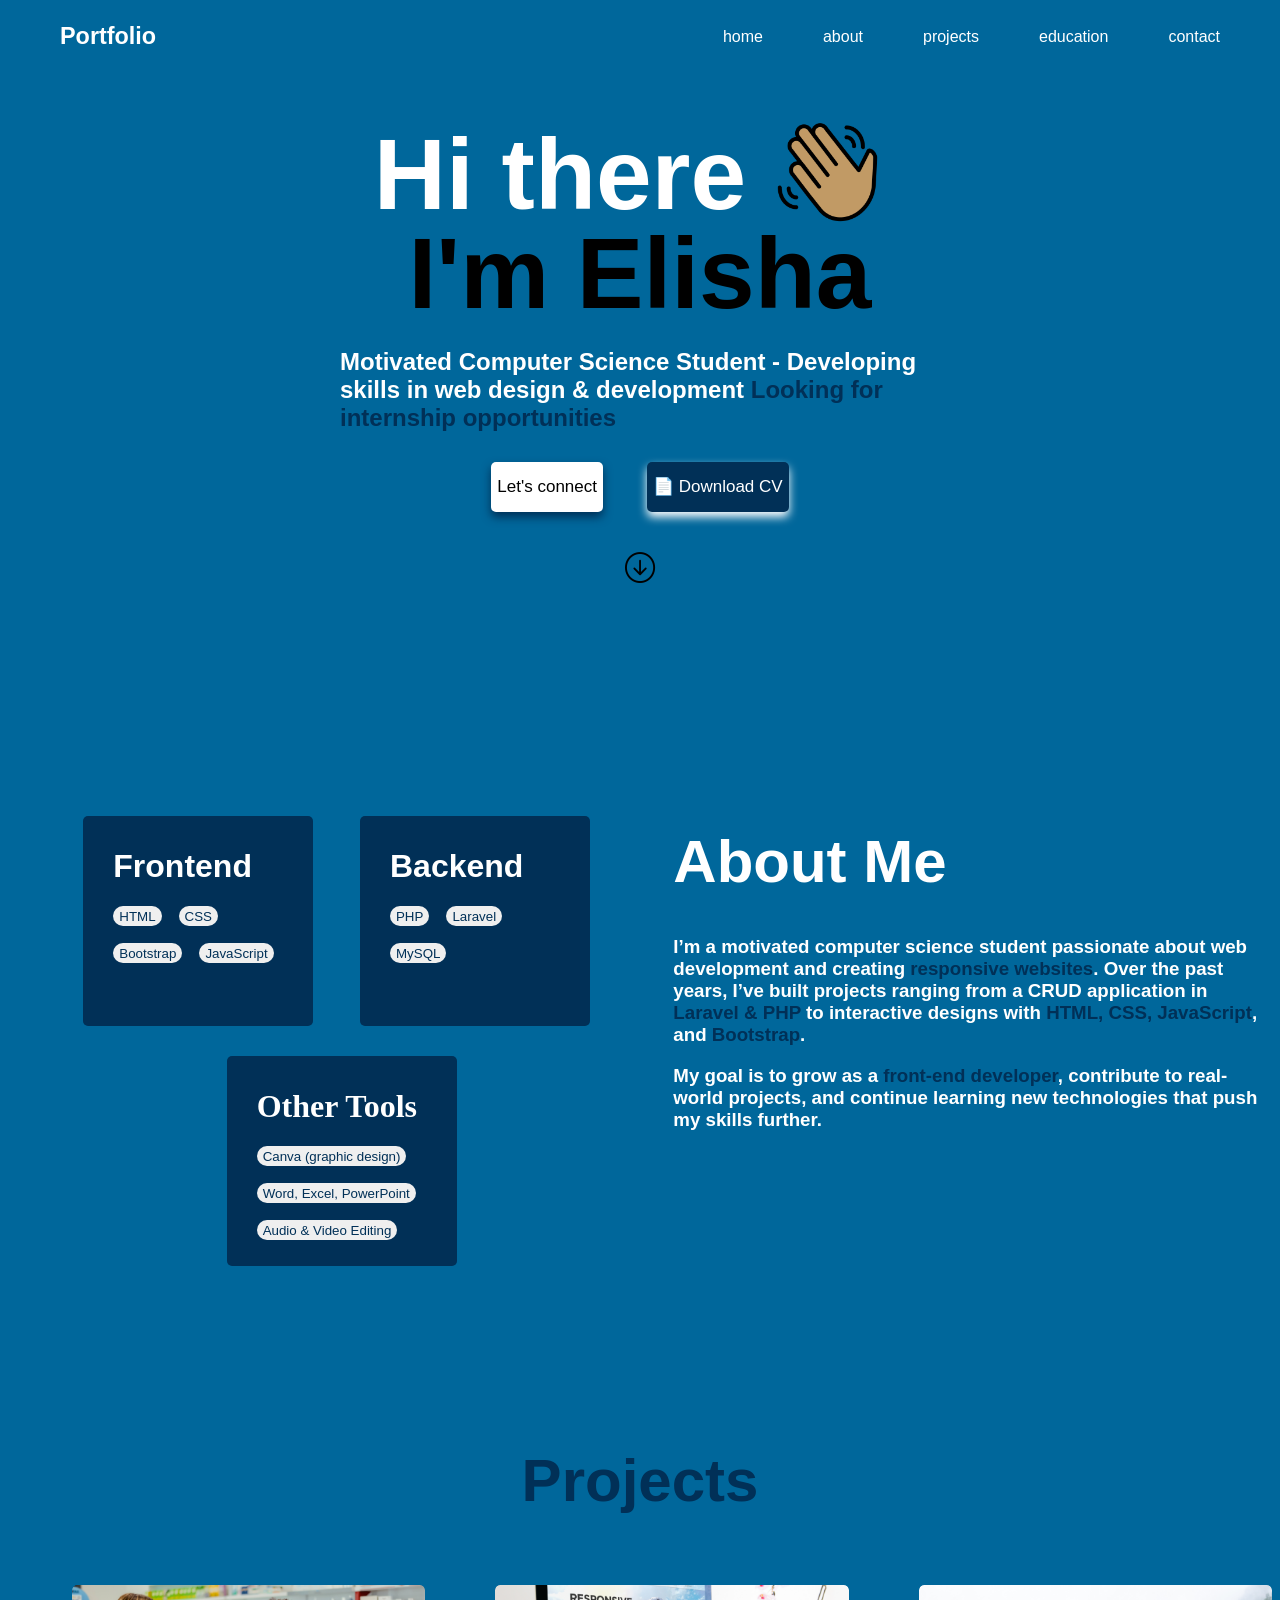
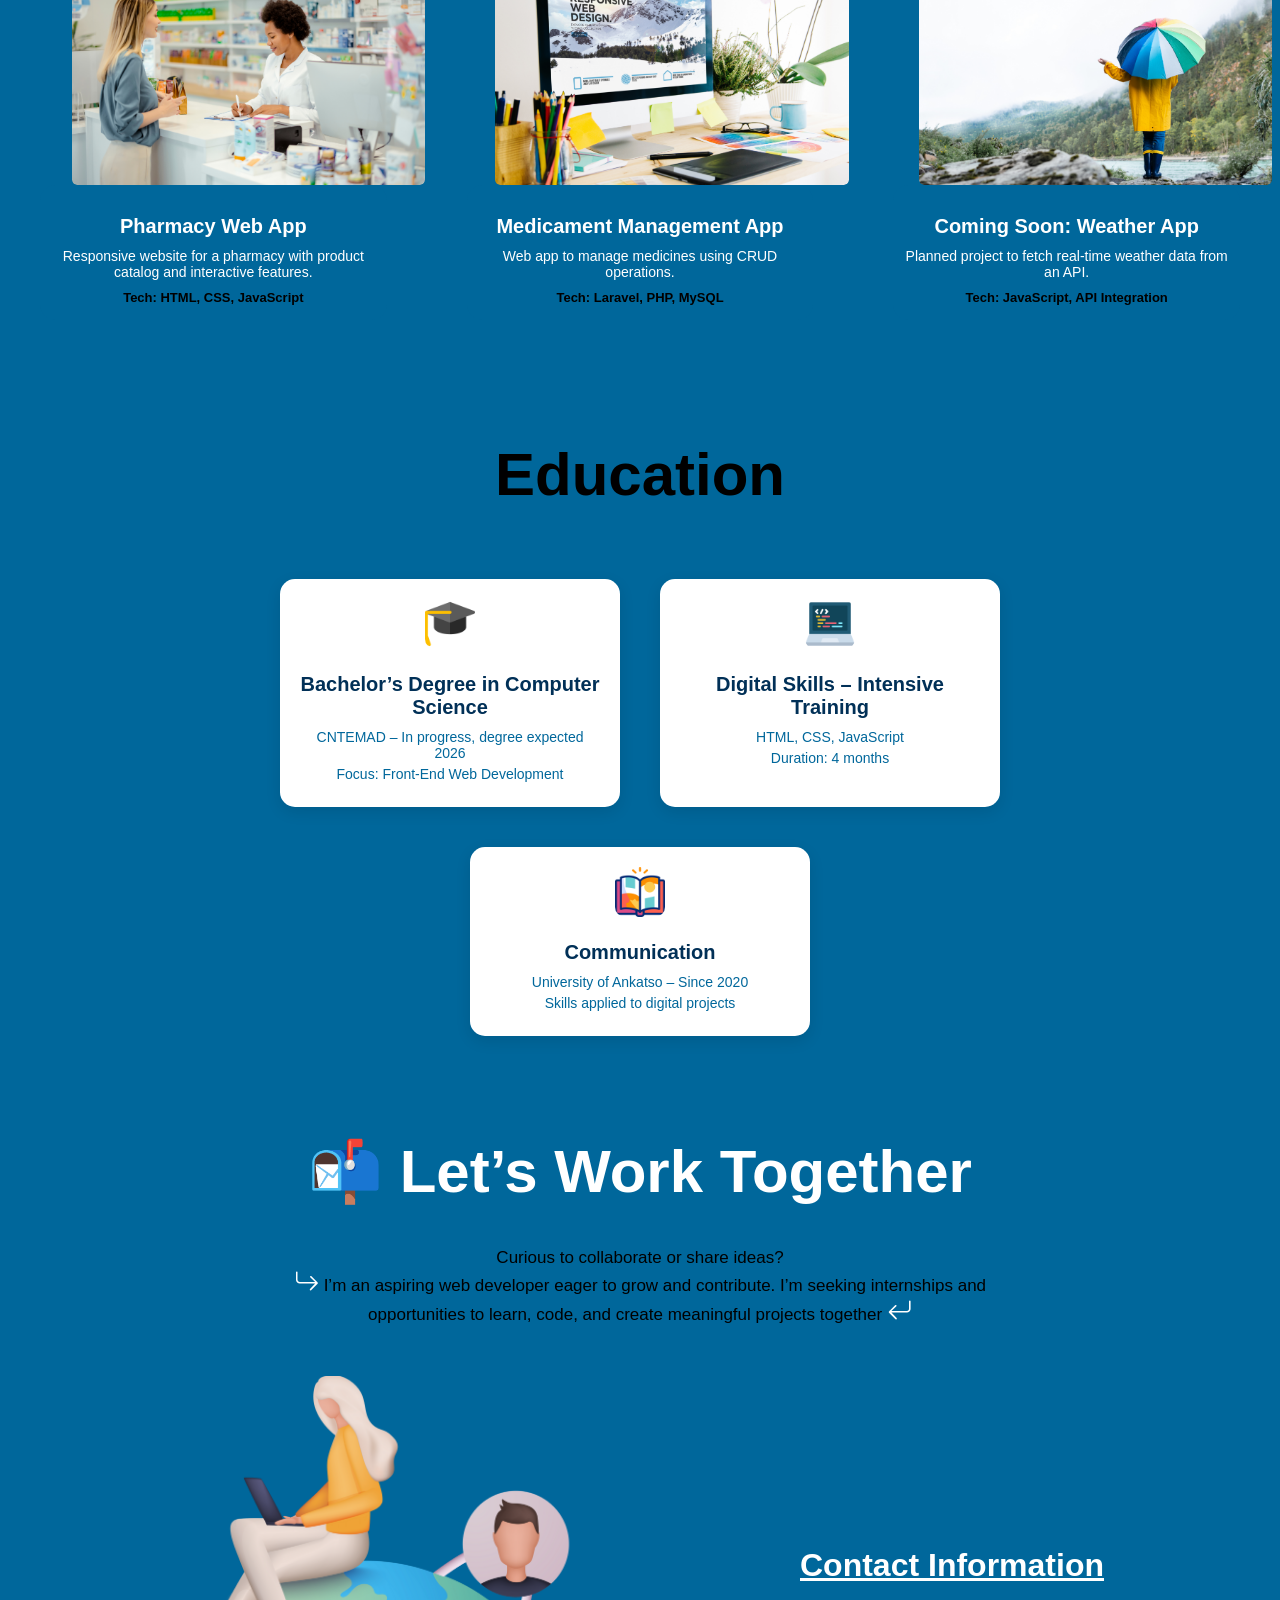
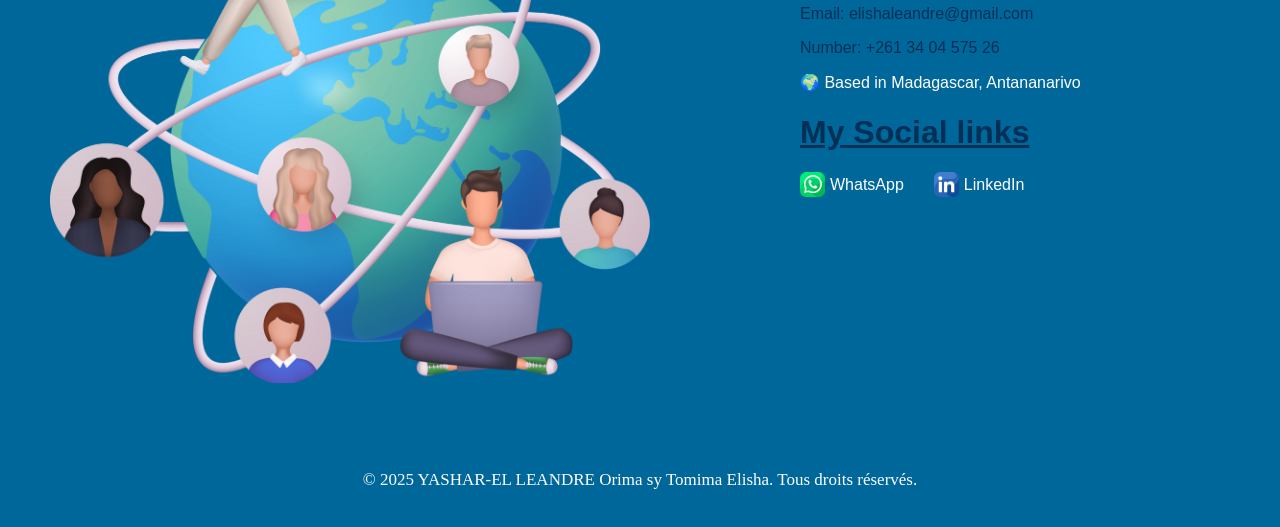
==== index.html @ a49e3c46 "working" ====
<!DOCTYPE html>
<html lang="en">

<head>
    <meta charset="UTF-8">
    <meta name="viewport" content="width=device-width, initial-scale=1.0">
    <link rel="stylesheet" href="style.css">
    <link href="https://db.onlinewebfonts.com/c/cd1ff12a61d0f65ad3079a7c7461b61f?family=Oilvare+Base" rel="stylesheet">
    <link href="https://db.onlinewebfonts.com/c/8cdb6b9f81fd5d65941e179961c84065?family=Poppins" rel="stylesheet">
    <link rel="stylesheet" href="bootstrap-icons/bootstrap-icons.css">
    <title>another test html</title>
</head>

<body>
    <div class="whole">
        <div class="navbar">
            <div class="head">
                <a href="#home" class="jejo">
                    <h3>Portfolio</h3>
                </a>
            </div>
            <div class="menu">
                <a href="#home" class="menulink"> home </a>
                <a href="#about" class="menulink"> about </a>
                <a href="#projects" class="menulink"> projects </a>
                <a href="#education" class="menulink"> education </a>
                <a href="#contact" class="menulink"> contact </a>
            </div>
        </div>
        <div class="home" id="home">
            <div class="row1">
                <h1 class="me">Hi there</h1>
                <img src="waving-hand-emoji-clipart-xl.png" alt="" class="hand">
            </div>
            <h1 class="I"> I'm Elisha</h1>
            <h2 class="tagline"> Motivated Computer Science Student - Developing skills in web design & development
                <span> Looking for internship opportunities </span>
            </h2>
            <div class="bokotra">
                <button class="we we2"><a href="#contact">Let's connect</a></button>
                <button class="we we1" onclick="downloadCV()"> 📄 Download CV</button>
            </div>
            <div class="scrolldown">
                <a href="#about">
                    <i class="bi bi-arrow-down-circle"></i>
                </a>
            </div>
        </div>
        <div class="about scrollappear" id="about">
            <div class="firstshow">
                <div class="highlight">
                    <div class="front">
                        <h1 class="mitovy">Frontend</h1>
                        <div class="btn">
                            <button>HTML</button>
                            <button>CSS</button>
                            <button>Bootstrap</button>
                            <button>JavaScript</button>
                        </div>
                    </div>
                    <div class="front">
                        <h1 class="mitovy">Backend</h1>
                        <div class="btn">
                            <button>PHP</button>
                            <button>Laravel</button>
                            <button>MySQL</button>
                        </div>
                    </div>
                </div>
                <div class="other">
                    <h1>Other Tools</h1>
                    <div class="btn">
                        <button>Canva (graphic design)</button>
                        <button>Word, Excel, PowerPoint</button>
                        <button>Audio & Video Editing</button>
                    </div>
                </div>
            </div>
            <div class="aboutme">
                <h1 class="Ame">About Me</h1>
                <div class="Wme">
                    <h3>
                        I’m a motivated computer science student passionate about web development and creating
                        <span>responsive websites</span>. Over the past years, I’ve built projects ranging from a CRUD
                        application in <span>Laravel & PHP</span> to interactive designs with <span>HTML, CSS,
                            JavaScript</span>, and <span>Bootstrap</span>.
                    </h3>
                    <h3>
                        My goal is to grow as a <span>front-end developer</span>, contribute to real-world projects, and
                        continue
                        learning new technologies that push my skills further.
                    </h3>
                </div>
            </div>
        </div>
        <div class="projects" id="projects">
            <h1 class="sectionproject"> Projects </h1>
            <div class="imgcontainer">
                <div><img src="pharmacie.png" alt="" width="380px"></div>
                <div><img src="laravel.png" alt="" width="380px"></div>
                <div><img src="weather app.png" alt="" width="380px"></div>
            </div>
            <div class="projectcontainer">
                <div class="projectcard">
                    <h3>Pharmacy Web App</h3>
                    <p>Responsive website for a pharmacy with product catalog and interactive features.</p>
                    <p class="stack">Tech: HTML, CSS, JavaScript</p>
                </div>
                <div class="projectcard">
                    <h3>Medicament Management App</h3>
                    <p>Web app to manage medicines using CRUD operations.</p>
                    <p class="stack">Tech: Laravel, PHP, MySQL</p>
                </div>
                <div class="projectcard">
                    <h3>Coming Soon: Weather App</h3>
                    <p>Planned project to fetch real-time weather data from an API.</p>
                    <p class="stack">Tech: JavaScript, API Integration</p>
                </div>
            </div>
        </div>
        <div class="education" id="education">
            <h1 class="sectioneducation">Education</h1>
            <div class="educationcontainer">
                <div class="educationcard">
                    <img src="graduation-hat.png" alt="" width="50px">
                    <h3> Bachelor’s Degree in Computer Science</h3>
                    <p>CNTEMAD – In progress, degree expected 2026</p>
                    <p>Focus: Front-End Web Development</p>
                </div>
                <div class="educationcard">
                    <img src="programming.png" alt="" width="50px">
                    <h3>Digital Skills – Intensive Training</h3>
                    <p>HTML, CSS, JavaScript</p>
                    <p>Duration: 4 months</p>
                </div>
                <div class="educationcard">
                    <img src="comic.png" alt="" width="50px">
                    <h3> Communication</h3>
                    <p>University of Ankatso – Since 2020</p>
                    <p>Skills applied to digital projects</p>
                </div>
            </div>
        </div>
        <div class="contact" id="contact">
            <h1 class="sectioncontact">📬 Let’s Work Together</h1>
            <p class="contactintro">
                Curious to collaborate or share ideas?<br> <i class="bi bi-arrow-return-right"></i> I’m an aspiring web
                developer eager to grow and contribute. I’m seeking internships and opportunities to learn, code, and
                create meaningful projects together <i class="bi bi-arrow-return-left"></i>
            </p>
            <div class="contactinfo">
                <img src="linkeding.png" alt="" width="500px">
                <div class="infocourt">
                    <div class="contactinformation">
                        <h1>Contact Information</h1>
                        <p><a href="mailto:elishaleandre@gmail.com">Email: elishaleandre@gmail.com</a></p>
                        <p class="ano">Number: +261 34 04 575 26</p>
                        <p>🌍 Based in Madagascar, Antananarivo</p>
                    </div>
                    <div class="sociallinks">
                        <h1>My Social links</h1>
                        <div class="links">
                            <div class="whatsapp">
                                <img src="whatsapp.png" alt="WhatsApp">
                                <a href="https://wa.me/261340457526" target="_blank"> WhatsApp </a>
                            </div>
                            <div class="linkedin">
                                <img src="linkedin.png" alt="LinkedIn">
                                <a href="https://www.linkedin.com/in/elisha-yashar-el/?locale=en_US"
                                    target="_blank">LinkedIn </a>
                            </div>
                        </div>
                    </div>
                </div>
            </div>
        </div>
        <footer class="footer">
            <p>&copy; 2025 YASHAR-EL LEANDRE Orima sy Tomima Elisha. Tous droits réservés.</p>
        </footer>
        <script>
            window.addEventListener("scroll", () => {
                console.log(window.scrollY);
                const navbar = document.querySelector(".navbar");
                if (window.scrollY > 50) {
                    console.log("Scrolled - add class");
                    navbar.classList.add("scrolled");
                } else {
                    console.log("Back to top - remove class");
                    navbar.classList.remove("scrolled");
                }
            });
            function downloadCV() {
                const link = document.createElement('a');
                link.href = 'CV_info_Elisha.pdf';
                link.download = 'CV_info_Elisha.pdf';
                link.click();
            }
        </script>
</body>

</html>
---- style.css ----
body{
    margin: 0;
    padding: 0;
}
.whole{
width: 100%;
margin: auto;
background-color: #00679b;
}
.navbar{
background-color: #00679b;
color: white;
display: flex;
align-items: center;
justify-content: space-between;
padding: 0 60px;   /* adds nice space on both sides */
box-sizing: border-box;
position: fixed;   /* makes it stay on top */
  top: 0;            /* stick to the top */
  left: 0;
  width: 100%;       
  z-index: 1000;
  transition: background-color 0.3s;
}
.navbar.scrolled{
    background-color: #005F8A;
    box-shadow: 0 2px 10px rgba(0,0,0,0.2);
}
.menu{
    display: flex;
    gap: 30px;
}
.jejo{
    text-decoration: none;
    color: white;
    font-size: 20px;
    font-weight:bolder;
    font-family: 'Oilvare Base', sans-serif;
}
.menulink{
    text-decoration: none;
    color: white;
    font-size: 16px;
    margin-left: 30px;
    font-family: 'poppins', sans-serif;
}
.menulink:hover{
    color:#013057;
}
.home{
    color: white;
    align-items: center;
    display: flex;
    flex-direction: column;
}
.row1{
display: flex;
align-items: center;
margin-bottom: -150px;
margin-top: 50px;
}
.me{
    font-size: 100px;
    font-family: "oilvare Base", sans-serif;
}
.hand{
    width: 140px;
    height: auto;
    margin-left: 20px;
}
.I{
    font-size: 100px;
    font-family: 'Oilvare Base', sans-serif;
    color: #000000;
    /* color: #00c2cb; */
}
.tagline{
    font-family: 'poppins', sans-serif;
    width: 600px; 
    margin-top: -50px;
}
span{
    color: #013057;
}
.bokotra a{
    color: #000000;
    text-decoration: none;
    font-family: 'poppins', sans-serif;
}
.we{
    border-radius: 5px;
    border: none;
    height: 50px;
    margin: 20px;
    margin-top: 10px;
    font-size: 17px;
}
.we1{
    background-color: #013057;
    color: white;
    box-shadow: 0 5px 10px white;
    font-family: 'poppins', sans-serif;
}
.we2{
    background-color: white;
    color: #013057;
    box-shadow: 0 5px 10px #013057;
}
.scrolldown{
    margin-top:20px ;
    animation: bounce 2s infinite;
}
@keyframes bounce{
    0%,20%,50%,80%,100%{
        transform: translateY(0);
    }
    40%{
        transform: translateY(10px);
    }
    60%{
        transform: translateY(5px);
    }
}
.scrolldown i {
  font-size: 30px;
  color: #000000;
  text-decoration: none;
}
.about{
    display: flex;
    width: 100%;
    color: white;
    justify-content: space-evenly;
    box-sizing: border-box;
    margin-top: 200px;
    
}
.firstshow{
    width: 600px;
    margin: 30px;
}
.highlight{
    width: 600px;
    display: flex;
    justify-content: space-evenly;
}
.front{
    width: 170px;
    height: 170px;
    background-color: #013057;
    padding: 30px;
    padding-top: 10px;
    justify-content: center;
    border-radius: 5px;
}
.mitovy{
    font-family: 'poppins', sans-serif;
}
.btn{
    display: flex;
    flex-wrap: wrap;
    gap: 17px;
    margin-top: 10px;
}
button{
    border-radius: 50px;
    border: 3px;
    height: 20px;
    color: #013057;
}
.other{
    width: 170px;
    height: 170px;
    background-color: #013057;
    padding: 30px;
    padding-top:10px ;
    margin-top: 30px;
    margin-left: 190px ;
    border-radius: 5px;
    justify-content: center;
}
.aboutme{
    width: 600px;
    height: 250px;
}
.Ame{
    font-family: 'oilvare base', sans-serif;
    font-size: 60px;
}
.Wme{
    font-family: 'poppins', sans-serif;
}
.projects{
    margin-top: 150px;
    background-color: #00679b;
    text-align: center;
}
.sectionproject{
    font-family: 'oilvare base', sans-serif;
    font-size: 60px;
    color: #013057;
    margin-bottom: 70px;
}
.imgcontainer{
    display: flex;
    justify-content: space-between;
    margin: 0 auto;
    gap: 70px;
    width: 1200px; 
    margin-left: 72px;
}
.imgcontainer div {
    width: 380px;
    height: 200px;
    overflow: hidden;       
    border-radius: 5px;     
}
.imgcontainer img{
    border-radius: 5px;
    width: 100%;
    height: 200px;
    object-fit: cover;
    transition: transform 0.5s ease;
}
.imgcontainer img:hover{
      transform: scale(1.2); 
}
.projectcontainer{
    display: flex;
    justify-content: space-evenly;
    margin: 0 auto;
    gap: 80px;
    width: 1200px;
}
.projectcard{
    background-color: #00679b;
    color: white;
    border-radius: 15px;
    width: 350px;
    text-align: center;
    padding: 10px;
    transition: transform 0.3s ease, box-shadow 0.3s ease;
}
.projectcard h3 {
    font-family: 'Oilvare Base', sans-serif;
    font-size: 20px;
    margin-bottom: 10px;
}
.projectcard p {
    font-family: 'Poppins', sans-serif;
    font-size: 14px;
    margin: 5px 0;
}
.projectcard .stack {
    font-size: 13px;
    font-weight: bold;
    color: #000000;
    margin-top: 10px;
}
.education{
    margin-top: 120px;
    background-color: #00679b;
    text-align: center;
}
.sectioneducation{
    font-family: 'oilvare base', sans-serif;
    font-size: 60px;
    color: #000000;
    margin-bottom: 70px;
}
.educationcontainer {
    display: flex;
    justify-content: center;
    gap: 40px;
    flex-wrap: wrap; 
    margin: 0 auto;
    max-width: 1000px;
}
.educationcard {
    background-color: white;
    border-radius: 15px;
    padding: 20px;
    width: 300px;
    text-align: center;
    box-shadow: 0 5px 15px rgba(0,0,0,0.1);
    transition: transform 0.3s ease, box-shadow 0.3s ease;
}
.educationcard:hover {
    transform: translateY(-10px);
    box-shadow: 0 10px 20px rgba(0,0,0,0.25);
}
.educationcard img {
    width: 50px;
    height: 50px;
    object-fit: cover;
    border-radius: 10px;
}
.educationcard h3 {
    font-family: 'Oilvare Base', sans-serif;
    font-size: 20px;
    margin-bottom: 10px;
    color: #013057;
}
.educationcard p {
    font-family: 'Poppins', sans-serif;
    font-size: 14px;
    margin: 5px 0;
    color: #00679b;
}
.contact{
    margin-top: 100px;
    text-align: center;
    color: white;
}
.sectioncontact{
    font-family: 'oilvare base', sans-serif;
    font-size: 60px;
    color: white;
}
.contactintro{
    font-family: 'Poppins', sans-serif;
    font-size: 17px;
    margin-bottom: 40px;
    max-width: 770px;
    margin-left: auto;
    margin-right: auto;
    color: #000000;
}
.contactintro i{
    font-size: 25px;
    color: white;
}
.contactinfo{
    display: flex;
    margin: 50px;
    font-family: 'Poppins', sans-serif;
    font-size: 16px;
    margin-bottom: 30px;
}
.contactinfo img{
    width: 600px;
}
.contactinformation h1{
    text-decoration: underline;
}
.infocourt {
    margin-top: 150px;
    width: 600px;
    text-align: left;     
    margin-left: 150px;   
}
.contactinfo a {
  color: #013057;
  text-decoration: none;
}
.ano {
  color: #013057;
  text-decoration: none;
}
.contactinfo a:hover {
  text-decoration: underline;
}
.sociallinks img {
    width: 25px ;
    height: 25px ;
    object-fit: contain;
    margin-top: 10px;
}
.sociallinks h1{
    color: #013057;
    text-decoration: underline;
}
.links{
    display: flex;
    flex-wrap: wrap;
    text-align: center;
    gap: 30px;
    margin-top: -10px;
}
.links div {
    display: flex;             
    align-items: center;      
    gap:5px;                 
}
.links a{
    margin-top: 10px;
    color: white;
}
.footer {
    background-color: #00679b; 
    color: white;
    text-align: center;
    padding: 20px 0;
    font-size: 17px;
    margin-top: 50px;
}
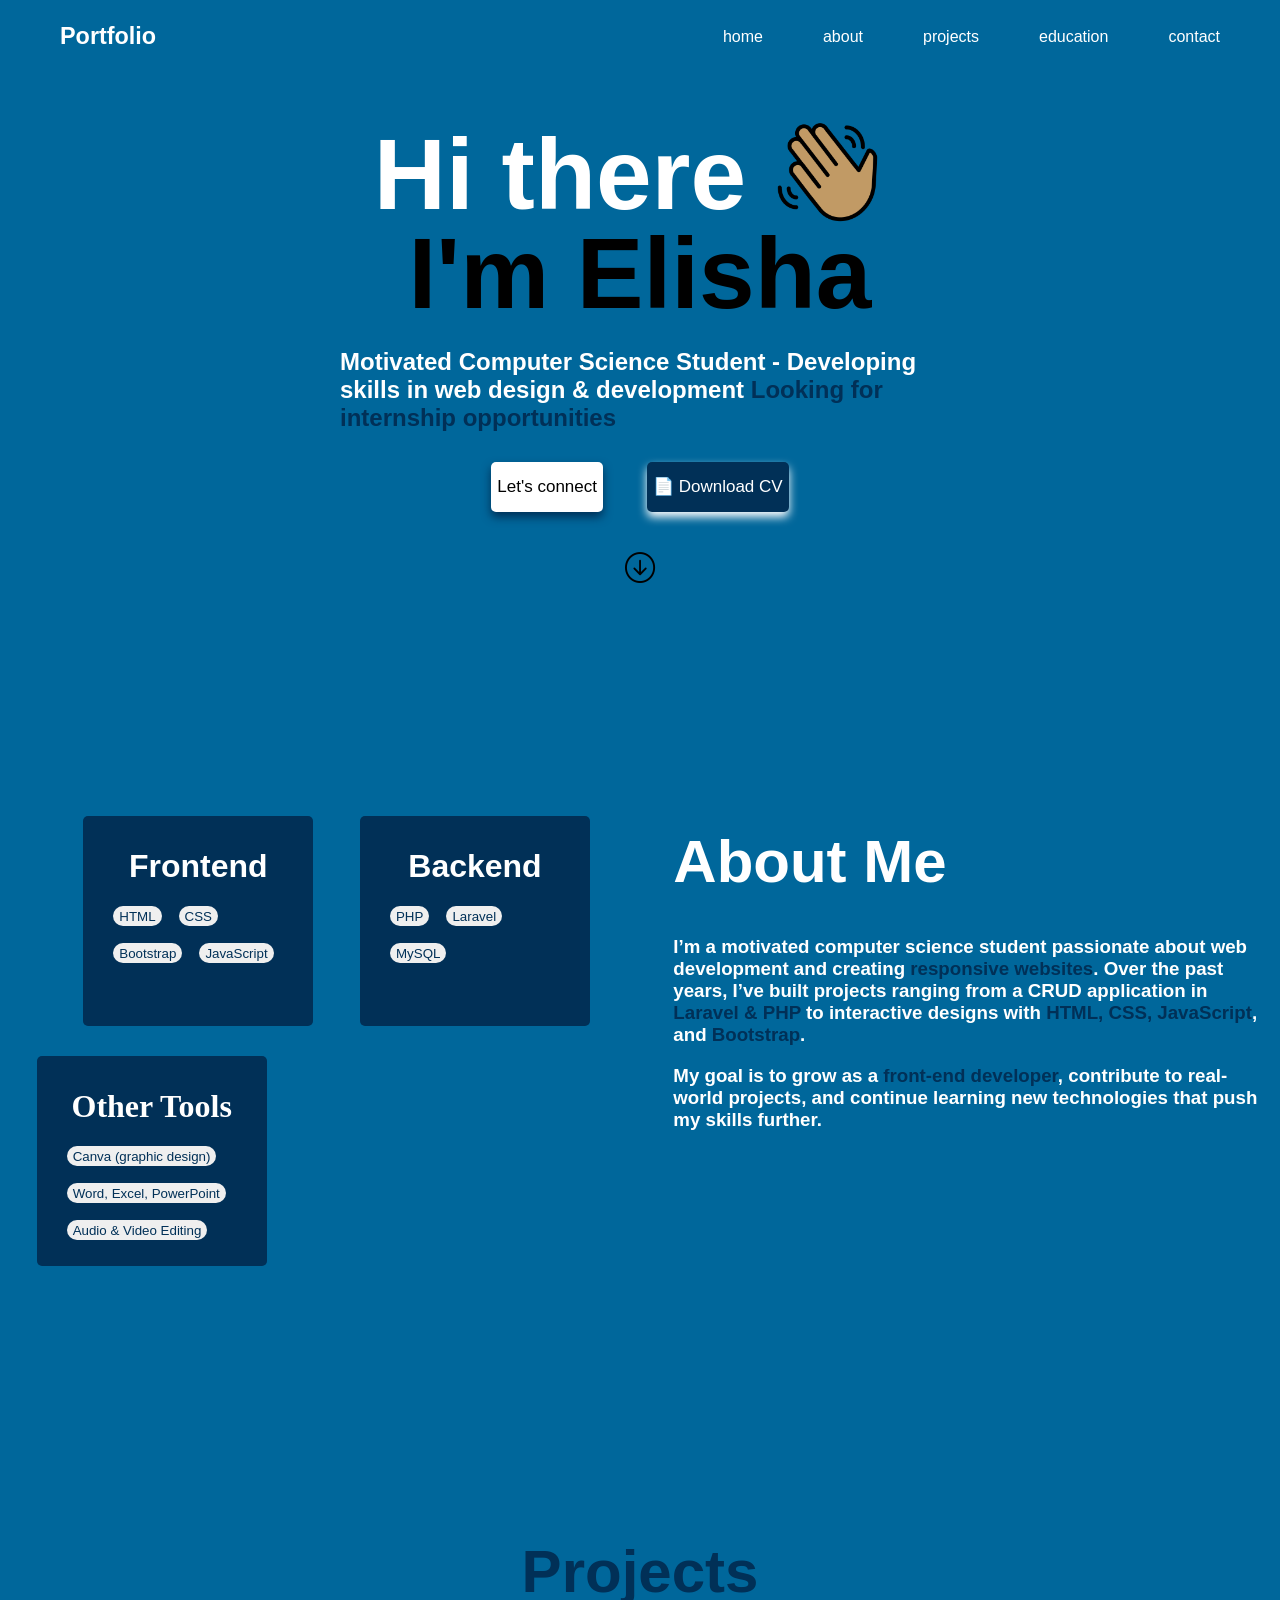
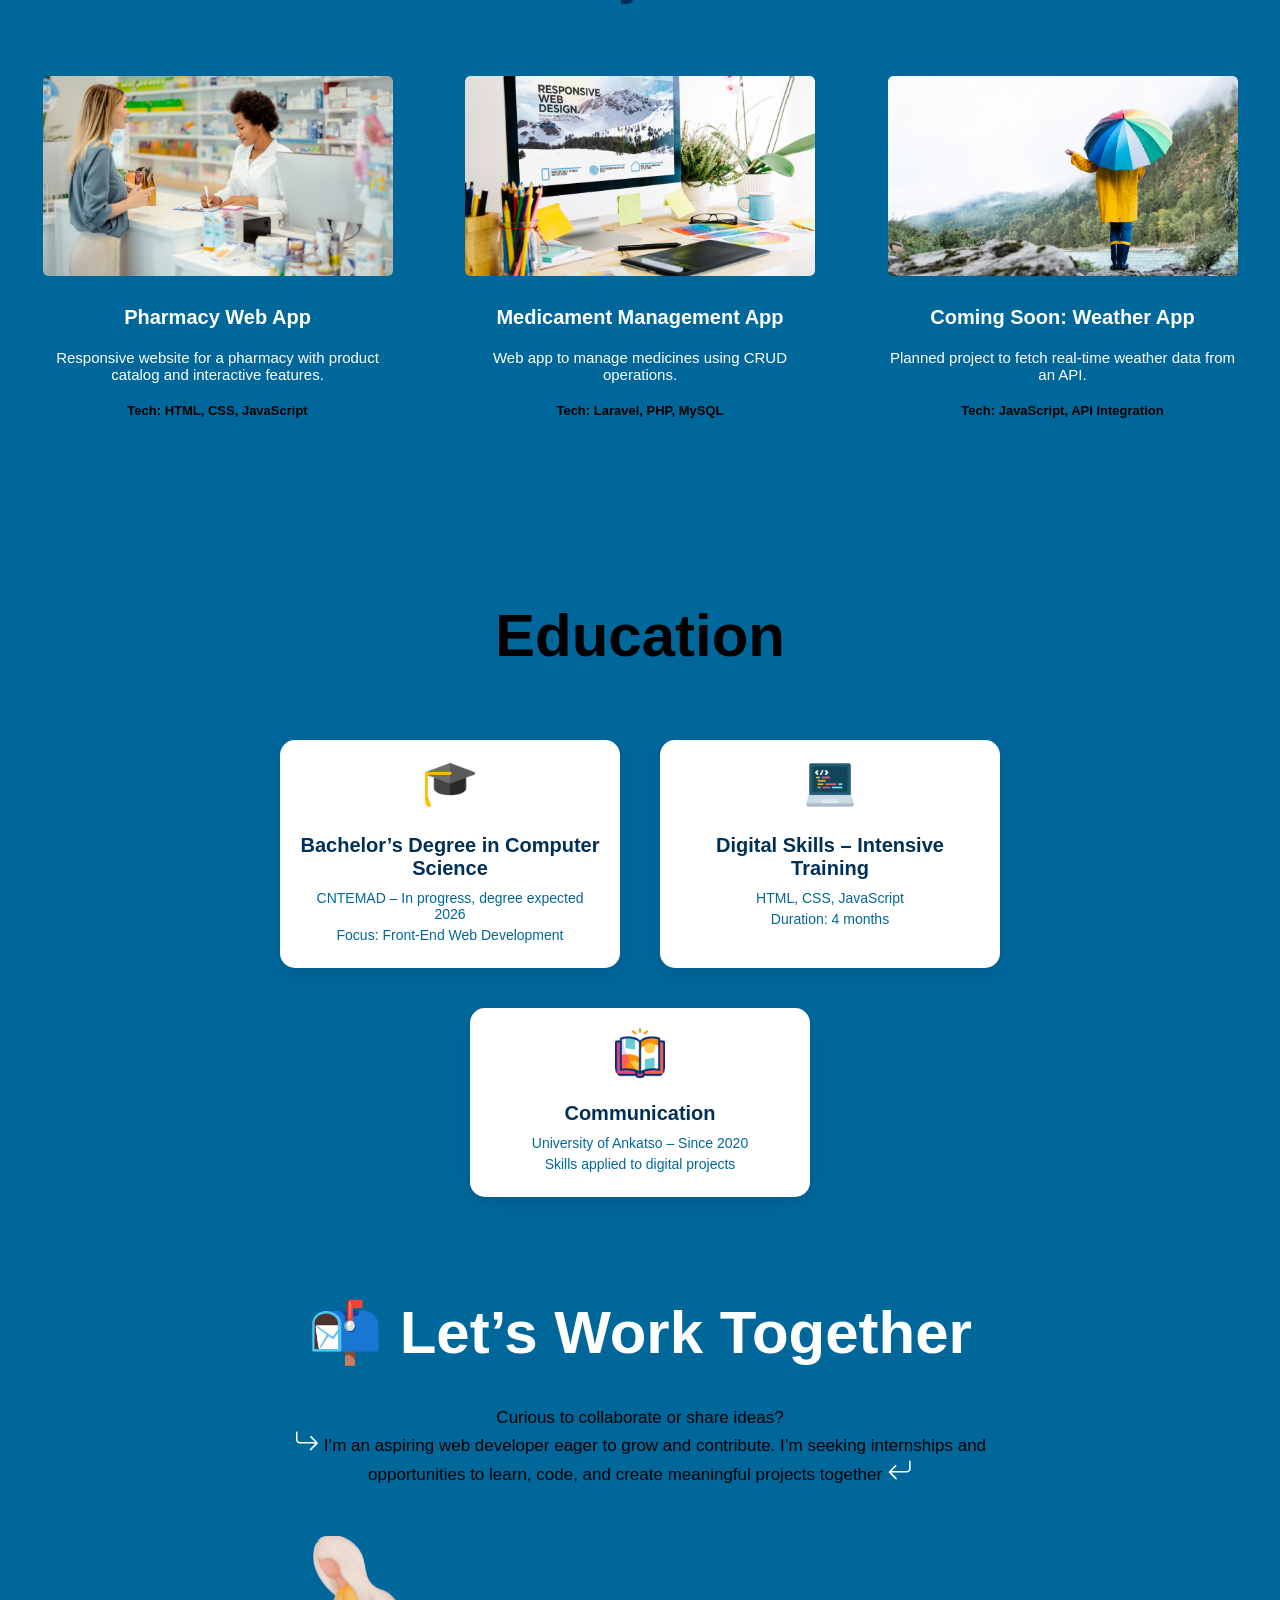
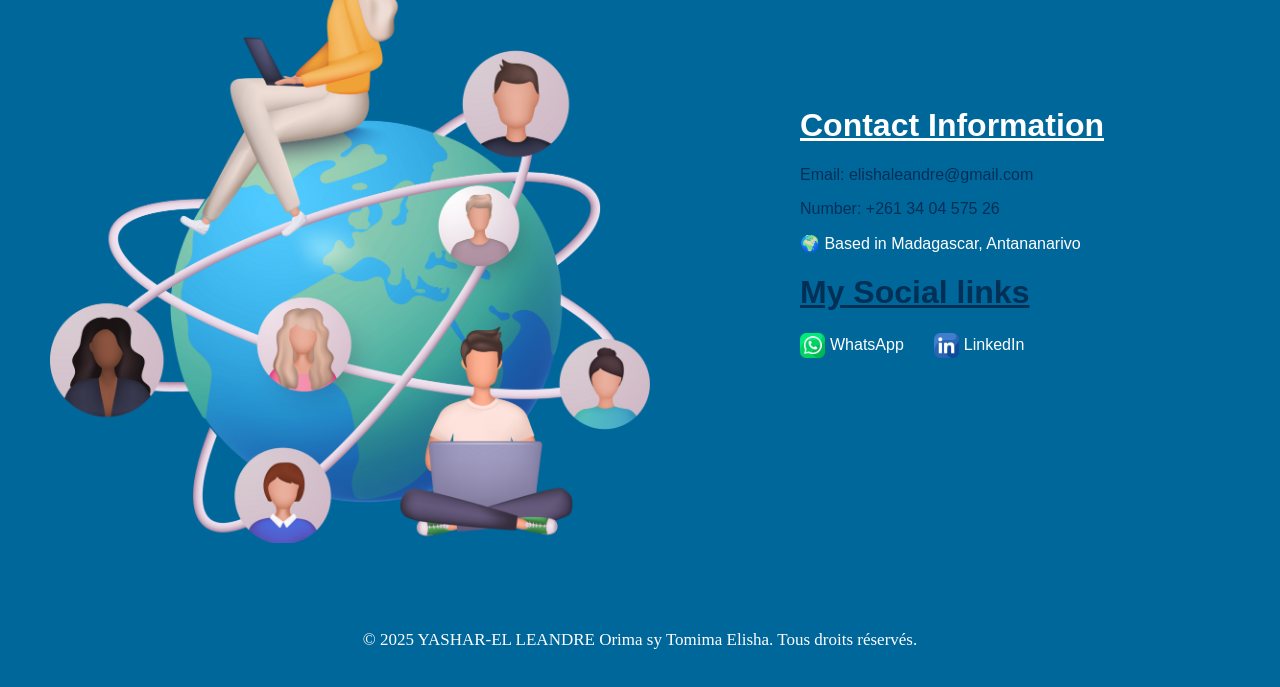
==== commit a3550df4: "Update responsive CSS for tablet and mobile screens" ====
--- a/index.html
+++ b/index.html
@@ -16,16 +16,17 @@
         <div class="navbar">
             <div class="head">
                 <a href="#home" class="jejo">
-                    <h3>Portfolio</h3>
+                    <h3 class="logo">Portfolio</h3>
                 </a>
             </div>
-            <div class="menu">
+            <div class="menu" id="menu">
                 <a href="#home" class="menulink"> home </a>
                 <a href="#about" class="menulink"> about </a>
                 <a href="#projects" class="menulink"> projects </a>
                 <a href="#education" class="menulink"> education </a>
                 <a href="#contact" class="menulink"> contact </a>
             </div>
+            <i class="bi bi-justify menu-toggle" id="menu-toggle"></i>
         </div>
         <div class="home" id="home">
             <div class="row1">
@@ -95,23 +96,23 @@
         </div>
         <div class="projects" id="projects">
             <h1 class="sectionproject"> Projects </h1>
-            <div class="imgcontainer">
-                <div><img src="pharmacie.png" alt="" width="380px"></div>
-                <div><img src="laravel.png" alt="" width="380px"></div>
-                <div><img src="weather app.png" alt="" width="380px"></div>
-            </div>
             <div class="projectcontainer">
                 <div class="projectcard">
+                    <div><img src="pharmacie.png" alt="Pharmacy Web App"></div>
                     <h3>Pharmacy Web App</h3>
                     <p>Responsive website for a pharmacy with product catalog and interactive features.</p>
                     <p class="stack">Tech: HTML, CSS, JavaScript</p>
                 </div>
+
                 <div class="projectcard">
+                    <div><img src="laravel.png" alt="Medicament Management App"></div>
                     <h3>Medicament Management App</h3>
                     <p>Web app to manage medicines using CRUD operations.</p>
                     <p class="stack">Tech: Laravel, PHP, MySQL</p>
                 </div>
+
                 <div class="projectcard">
+                    <div><img src="weather app.png" alt="Weather App"></div>
                     <h3>Coming Soon: Weather App</h3>
                     <p>Planned project to fetch real-time weather data from an API.</p>
                     <p class="stack">Tech: JavaScript, API Integration</p>
@@ -149,7 +150,7 @@
                 create meaningful projects together <i class="bi bi-arrow-return-left"></i>
             </p>
             <div class="contactinfo">
-                <img src="linkeding.png" alt="" width="500px">
+                <img src="linkeding.png" alt="">
                 <div class="infocourt">
                     <div class="contactinformation">
                         <h1>Contact Information</h1>
@@ -195,6 +196,23 @@
                 link.download = 'CV_info_Elisha.pdf';
                 link.click();
             }
+            const menuToggle = document.getElementById('menu-toggle');
+            const menu = document.querySelector('.menu');
+            const navbar = document.querySelector('.navbar');
+            const menuLinks = document.querySelectorAll('.menu a'); // all links inside menu
+
+            menuToggle.addEventListener('click', () => {
+                menu.classList.toggle('active');       // Show/hide menu
+                navbar.classList.toggle('menu-open');  // Change navbar color
+            });
+
+            // Close menu when a link is clicked
+            menuLinks.forEach(link => {
+                link.addEventListener('click', () => {
+                    menu.classList.remove('active');
+                    navbar.classList.remove('menu-open');
+                });
+            });
         </script>
 </body>
 
--- a/style.css
+++ b/style.css
@@ -1,93 +1,115 @@
-body{
+body {
     margin: 0;
     padding: 0;
 }
-.whole{
-width: 100%;
-margin: auto;
-background-color: #00679b;
-}
-.navbar{
-background-color: #00679b;
-color: white;
-display: flex;
-align-items: center;
-justify-content: space-between;
-padding: 0 60px;   /* adds nice space on both sides */
-box-sizing: border-box;
-position: fixed;   /* makes it stay on top */
-  top: 0;            /* stick to the top */
-  left: 0;
-  width: 100%;       
-  z-index: 1000;
-  transition: background-color 0.3s;
-}
-.navbar.scrolled{
+
+.whole {
+    width: 100%;
+    margin: auto;
+    background-color: #00679b;
+}
+
+.navbar {
+    background-color: #00679b;
+    color: white;
+    display: flex;
+    align-items: center;
+    justify-content: space-between;
+    padding: 0 60px;
+    /* adds nice space on both sides */
+    box-sizing: border-box;
+    position: fixed;
+    /* makes it stay on top */
+    top: 0;
+    /* stick to the top */
+    left: 0;
+    width: 100%;
+    z-index: 1000;
+    transition: background-color 0.3s;
+}
+
+.navbar.scrolled {
     background-color: #005F8A;
-    box-shadow: 0 2px 10px rgba(0,0,0,0.2);
-}
-.menu{
+    box-shadow: 0 2px 10px rgba(0, 0, 0, 0.2);
+}
+.menu-toggle {
+    display: none;
+}
+
+.menu {
     display: flex;
     gap: 30px;
 }
-.jejo{
+
+.jejo {
     text-decoration: none;
     color: white;
     font-size: 20px;
-    font-weight:bolder;
+    font-weight: bolder;
     font-family: 'Oilvare Base', sans-serif;
 }
-.menulink{
+
+.menulink {
     text-decoration: none;
     color: white;
     font-size: 16px;
     margin-left: 30px;
     font-family: 'poppins', sans-serif;
 }
-.menulink:hover{
-    color:#013057;
-}
-.home{
+
+.menulink:hover {
+    color: #013057;
+}
+
+.home {
     color: white;
     align-items: center;
     display: flex;
     flex-direction: column;
 }
-.row1{
-display: flex;
-align-items: center;
-margin-bottom: -150px;
-margin-top: 50px;
-}
-.me{
+
+.row1 {
+    display: flex;
+    align-items: center;
+    margin-bottom: -150px;
+    margin-top: 50px;
+}
+
+.me {
     font-size: 100px;
     font-family: "oilvare Base", sans-serif;
 }
-.hand{
+
+.hand {
     width: 140px;
     height: auto;
     margin-left: 20px;
 }
-.I{
+
+.I {
     font-size: 100px;
     font-family: 'Oilvare Base', sans-serif;
     color: #000000;
     /* color: #00c2cb; */
 }
-.tagline{
+
+.tagline {
     font-family: 'poppins', sans-serif;
-    width: 600px; 
+    width: 600px;
     margin-top: -50px;
 }
-span{
-    color: #013057;
-}
-.bokotra a{
+
+span {
+    color: #013057;
+}
+
+.bokotra a {
     color: #000000;
     text-decoration: none;
     font-family: 'poppins', sans-serif;
 }
-.we{
+
+.we {
     border-radius: 5px;
     border: none;
     height: 50px;
@@ -95,56 +117,73 @@
     margin-top: 10px;
     font-size: 17px;
 }
-.we1{
+
+.we1 {
     background-color: #013057;
     color: white;
     box-shadow: 0 5px 10px white;
     font-family: 'poppins', sans-serif;
 }
-.we2{
+
+.we2 {
     background-color: white;
     color: #013057;
     box-shadow: 0 5px 10px #013057;
 }
-.scrolldown{
-    margin-top:20px ;
+
+.scrolldown {
+    margin-top: 20px;
     animation: bounce 2s infinite;
 }
-@keyframes bounce{
-    0%,20%,50%,80%,100%{
+
+@keyframes bounce {
+
+    0%,
+    20%,
+    50%,
+    80%,
+    100% {
         transform: translateY(0);
     }
-    40%{
+
+    40% {
         transform: translateY(10px);
     }
-    60%{
+
+    60% {
         transform: translateY(5px);
     }
 }
+
 .scrolldown i {
-  font-size: 30px;
-  color: #000000;
-  text-decoration: none;
-}
-.about{
+    font-size: 30px;
+    color: #000000;
+    text-decoration: none;
+}
+
+.about {
     display: flex;
     width: 100%;
     color: white;
     justify-content: space-evenly;
     box-sizing: border-box;
     margin-top: 200px;
-    
-}
-.firstshow{
+
+}
+
+.firstshow {
     width: 600px;
     margin: 30px;
-}
-.highlight{
+    text-align: center;
+}
+
+.highlight {
     width: 600px;
     display: flex;
     justify-content: space-evenly;
 }
-.front{
+
+.front {
     width: 170px;
     height: 170px;
     background-color: #013057;
@@ -153,171 +192,193 @@
     justify-content: center;
     border-radius: 5px;
 }
-.mitovy{
+
+.mitovy {
     font-family: 'poppins', sans-serif;
 }
-.btn{
+
+.btn {
     display: flex;
     flex-wrap: wrap;
     gap: 17px;
     margin-top: 10px;
 }
-button{
+
+button {
     border-radius: 50px;
     border: 3px;
     height: 20px;
     color: #013057;
 }
-.other{
+
+.other {
     width: 170px;
     height: 170px;
     background-color: #013057;
     padding: 30px;
-    padding-top:10px ;
+    padding-top: 10px;
     margin-top: 30px;
-    margin-left: 190px ;
+    text-align: center;
     border-radius: 5px;
     justify-content: center;
 }
-.aboutme{
+
+.aboutme {
     width: 600px;
-    height: 250px;
-}
-.Ame{
+}
+
+.Ame {
     font-family: 'oilvare base', sans-serif;
     font-size: 60px;
 }
-.Wme{
+
+.Wme {
     font-family: 'poppins', sans-serif;
 }
-.projects{
+
+.projects {
     margin-top: 150px;
     background-color: #00679b;
     text-align: center;
-}
-.sectionproject{
-    font-family: 'oilvare base', sans-serif;
+    padding: 50px 20px;
+}
+
+.sectionproject {
+    font-family: 'Oilvare Base', sans-serif;
     font-size: 60px;
     color: #013057;
     margin-bottom: 70px;
 }
-.imgcontainer{
-    display: flex;
-    justify-content: space-between;
+
+.projectcontainer {
+    display: flex;
+    justify-content: space-evenly;
+    flex-wrap: wrap;
     margin: 0 auto;
     gap: 70px;
-    width: 1200px; 
-    margin-left: 72px;
-}
-.imgcontainer div {
-    width: 380px;
-    height: 200px;
-    overflow: hidden;       
-    border-radius: 5px;     
-}
-.imgcontainer img{
-    border-radius: 5px;
+    max-width: 1200px;
+}
+
+.projectcard {
+    background-color: #00679b;
+    color: white;
+    border-radius: 15px;
+    width: 350px;
+    text-align: center;
+    transition: transform 0.3s ease, box-shadow 0.3s ease;
+}
+
+.projectcard div {
     width: 100%;
     height: 200px;
+    overflow: hidden;
+    border-radius: 5px;
+    margin-bottom: 15px;
+}
+
+.projectcard img {
+    width: 350px;
+    height: 100%;
     object-fit: cover;
     transition: transform 0.5s ease;
-}
-.imgcontainer img:hover{
-      transform: scale(1.2); 
-}
-.projectcontainer{
-    display: flex;
-    justify-content: space-evenly;
-    margin: 0 auto;
-    gap: 80px;
-    width: 1200px;
-}
-.projectcard{
-    background-color: #00679b;
-    color: white;
-    border-radius: 15px;
-    width: 350px;
-    text-align: center;
-    padding: 10px;
-    transition: transform 0.3s ease, box-shadow 0.3s ease;
-}
+    border-radius: 5px;
+}
+
+.projectcard img:hover {
+    transform: scale(1.2);
+}
+
 .projectcard h3 {
     font-family: 'Oilvare Base', sans-serif;
     font-size: 20px;
-    margin-bottom: 10px;
-}
+    padding-top: 10px;
+    margin-bottom: 15px;
+}
+
 .projectcard p {
     font-family: 'Poppins', sans-serif;
-    font-size: 14px;
-    margin: 5px 0;
-}
+    font-size: 15px;
+    padding-top: 5px;
+}
+
 .projectcard .stack {
     font-size: 13px;
     font-weight: bold;
     color: #000000;
     margin-top: 10px;
 }
-.education{
+
+.education {
     margin-top: 120px;
     background-color: #00679b;
     text-align: center;
 }
-.sectioneducation{
+
+.sectioneducation {
     font-family: 'oilvare base', sans-serif;
     font-size: 60px;
     color: #000000;
     margin-bottom: 70px;
 }
+
 .educationcontainer {
     display: flex;
     justify-content: center;
     gap: 40px;
-    flex-wrap: wrap; 
+    flex-wrap: wrap;
     margin: 0 auto;
     max-width: 1000px;
 }
+
 .educationcard {
     background-color: white;
     border-radius: 15px;
     padding: 20px;
     width: 300px;
     text-align: center;
-    box-shadow: 0 5px 15px rgba(0,0,0,0.1);
+    box-shadow: 0 5px 15px rgba(0, 0, 0, 0.1);
     transition: transform 0.3s ease, box-shadow 0.3s ease;
 }
+
 .educationcard:hover {
     transform: translateY(-10px);
-    box-shadow: 0 10px 20px rgba(0,0,0,0.25);
-}
+    box-shadow: 0 10px 20px rgba(0, 0, 0, 0.25);
+}
+
 .educationcard img {
     width: 50px;
     height: 50px;
     object-fit: cover;
     border-radius: 10px;
 }
+
 .educationcard h3 {
     font-family: 'Oilvare Base', sans-serif;
     font-size: 20px;
     margin-bottom: 10px;
     color: #013057;
 }
+
 .educationcard p {
     font-family: 'Poppins', sans-serif;
     font-size: 14px;
     margin: 5px 0;
     color: #00679b;
 }
-.contact{
+
+.contact {
     margin-top: 100px;
     text-align: center;
     color: white;
 }
-.sectioncontact{
+
+.sectioncontact {
     font-family: 'oilvare base', sans-serif;
     font-size: 60px;
     color: white;
 }
-.contactintro{
+
+.contactintro {
     font-family: 'Poppins', sans-serif;
     font-size: 17px;
     margin-bottom: 40px;
@@ -326,71 +387,368 @@
     margin-right: auto;
     color: #000000;
 }
-.contactintro i{
+
+.contactintro i {
     font-size: 25px;
     color: white;
 }
-.contactinfo{
+
+.contactinfo {
     display: flex;
     margin: 50px;
     font-family: 'Poppins', sans-serif;
     font-size: 16px;
     margin-bottom: 30px;
 }
-.contactinfo img{
+
+.contactinfo img {
     width: 600px;
 }
-.contactinformation h1{
+
+.contactinformation h1 {
     text-decoration: underline;
 }
+
 .infocourt {
     margin-top: 150px;
     width: 600px;
-    text-align: left;     
-    margin-left: 150px;   
-}
+    text-align: left;
+    margin-left: 150px;
+}
+
 .contactinfo a {
-  color: #013057;
-  text-decoration: none;
-}
+    color: #013057;
+    text-decoration: none;
+}
+
 .ano {
-  color: #013057;
-  text-decoration: none;
-}
+    color: #013057;
+    text-decoration: none;
+}
+
 .contactinfo a:hover {
-  text-decoration: underline;
-}
+    text-decoration: underline;
+}
+
 .sociallinks img {
-    width: 25px ;
-    height: 25px ;
+    width: 25px;
+    height: 25px;
     object-fit: contain;
     margin-top: 10px;
 }
-.sociallinks h1{
+
+.sociallinks h1 {
     color: #013057;
     text-decoration: underline;
 }
-.links{
+
+.links {
     display: flex;
     flex-wrap: wrap;
     text-align: center;
     gap: 30px;
     margin-top: -10px;
 }
+
 .links div {
-    display: flex;             
-    align-items: center;      
-    gap:5px;                 
-}
-.links a{
+    display: flex;
+    align-items: center;
+    gap: 5px;
+}
+
+.links a {
     margin-top: 10px;
     color: white;
 }
+
 .footer {
-    background-color: #00679b; 
+    background-color: #00679b;
     color: white;
     text-align: center;
     padding: 20px 0;
     font-size: 17px;
     margin-top: 50px;
-}+}
+
+@media (max-width: 1024px) {
+    .menu {
+        display: none;
+        position: fixed;
+        left: 10px;
+        right: 10px;
+        background-color: #005F8A;
+        padding: 20px;
+        border-radius: 10px;
+        flex-direction: column;
+        gap: 20px;
+        z-index: 2000;
+    }
+    .menu.active {
+        display: flex;
+    }
+    .navbar{
+        justify-content: space-between;
+        padding: auto;
+    }
+    .logo{
+        margin: 20px auto;
+        margin-left: 40px;
+    }
+    .navbar.menu-open {
+        background-color: #005F8A;
+    }
+    .menu-toggle {
+        display: block;
+        font-size: clamp(28px, 4vw, 32px);
+        cursor: pointer;
+        color: white;
+        position: absolute;
+        top: 15px; /* adjust according to navbar height */
+        right: 10px; /* always 10px from right edge */
+        z-index: 3000;
+        margin: auto 150px;
+    }
+    .row1 {
+        flex-direction: column;
+        margin-bottom: -50px;
+    }
+    .whole {
+    width: 100%;
+    text-align: center;
+    background-color: #00679b;
+    }
+    .me,
+    .I {
+        font-size: clamp(50px, 8vw, 90px);
+        text-align: center;
+        max-width: 700px;
+    }
+    .hand {
+        width: 140px;
+        height: auto;
+    }
+
+    .tagline {
+        width: 90%;
+        max-width: 600px;
+        margin: 10px auto;
+        text-align: center;
+        margin-top: 10px;
+        font-size: clamp(16px, 2vw, 24px);
+    }
+
+    .about {
+        flex-direction: column;
+        align-items: center;
+        margin-top: 150px;
+    }
+
+    .firstshow,
+    .highlight, .bokotra {
+        width: 90%;
+        max-width: 600px;
+        margin-left: 20px auto;
+        text-align: center;
+        font-size: clamp(14px, 2vw, 22px)
+    }
+
+    .other {
+        margin: auto;
+        margin-top: 50px;
+        justify-content: center;
+    }
+
+    .aboutme {
+        width: 90%;
+        max-width: 600px;
+        text-align: center;
+        margin: 20px auto;
+        font-size: clamp(16px, 2.5vw, 24px);
+    }
+
+    .projects {
+        margin-top: 250px;
+    }
+
+    .projectcontainer {
+        justify-content: center;
+        gap: 70px;
+        flex-wrap: wrap;
+        max-width: 400px;
+    }
+
+    .projectcard {
+        width: 300px;
+        /* smaller cards on tablet */
+    }
+    .educationcontainer {
+        flex-direction: column;
+        align-items: center;
+    }
+    .sectioncontact{
+        font-size: clamp(50px, 8vw, 90px);
+    }
+    .contactinfo {
+        flex-direction: column;
+        margin: 20px auto;
+        text-align: center;
+        align-items: center;
+    }
+
+    .contactinfo img {
+        width: 80%;
+        max-width: 400px; /* keeps it reasonable on larger tablets */
+        margin: 0 auto 20px auto;
+        display: block;
+        height: auto;
+    }
+    .sociallinks img {
+    width: 25px;
+    height: 25px;
+    object-fit: contain;
+    margin-top: 10px;
+    }
+    .contactintro{
+        width: 90%;
+        max-width: 700px;
+        margin: 20px auto;
+        text-align: center;
+        font-size: clamp(16px, 2vw, 22px);
+    }
+    .infocourt {
+        margin-left: 0;
+        width: 90%;
+        margin-top: 100px;
+        width: 600px;
+        text-align: left;
+        margin-left: 210px;
+        justify-content: center;
+    }
+    .links a {
+    margin-top:-10px;
+    color: white;
+    }
+    
+}
+
+@media (max-width: 600px){
+    .menu {
+        display: none;
+        position: fixed;
+        top: 60px;
+        left: 10px;
+        right: 10px;
+        background-color: #005F8A;
+        padding: 15px;
+        border-radius: 10px;
+        flex-direction: column;
+        gap: 15px;
+        z-index: 2000;
+    }
+
+    .menu.active {
+        display: flex;
+    }
+    .navbar{
+        justify-content: space-between;
+        padding-left: 10px;
+        padding-right: 10px;
+    }
+    .navbar.menu-open {
+        background-color: #005F8A;
+    }
+    .menu-toggle {
+        display: block;
+        font-size: 32px;
+        cursor: pointer;
+        color: white;
+        margin-right: 60px;
+    }
+
+    /* Mobile layout tweaks */
+    .row1 {
+        flex-direction: column;
+        margin-bottom: -50px;
+    }
+
+    .me, .I {
+        font-size: clamp(50px, 12vw, 100px);
+        text-align: center;
+    }
+
+    .tagline {
+        width: 90%;
+        max-width: 600px;
+        text-align: center;
+        margin: 10px auto;
+        font-size: clamp(16px, 4vw, 24px);
+    }
+    .bokotra {
+        text-align: center;
+        font-size: clamp(14px, 3vw, 18px);
+    }
+
+    .about, .firstshow, .highlight {
+        flex-direction: column;
+        align-items: center;
+        margin: auto;
+        gap: 20px;
+        width: 90%;
+        max-width: 600px;
+        margin: 20px auto;
+        text-align: center;
+    }
+
+    .other {
+        margin-left: 0;
+        margin: 20px auto;
+        align-items: center;
+        text-align: center;
+    }
+
+    .aboutme {
+        text-align: center;
+    }
+    .projects{
+        margin-top: 10px;
+    }
+
+    .projectcontainer {
+        justify-content: center;
+        gap: 50px;
+    }
+
+    .projectcard {
+        width: 280px;
+    }
+
+    .educationcontainer {
+        flex-direction: column;
+        align-items: center;
+    }
+
+    .contactinfo {
+        flex-direction: column;
+        margin: 20px auto;
+        text-align: center;
+    }
+
+    .contactinfo img {
+        width: 80%;
+        margin: 0 auto 20px auto;
+    }
+
+    .infocourt {
+        width: 90%;
+        margin-left: 0;
+        text-align: left;
+    }
+    .links {
+        text-align: left;
+        margin-left: 0;
+    }
+    .links a {
+    margin-top:-15px;
+    color: white;
+    }
+}
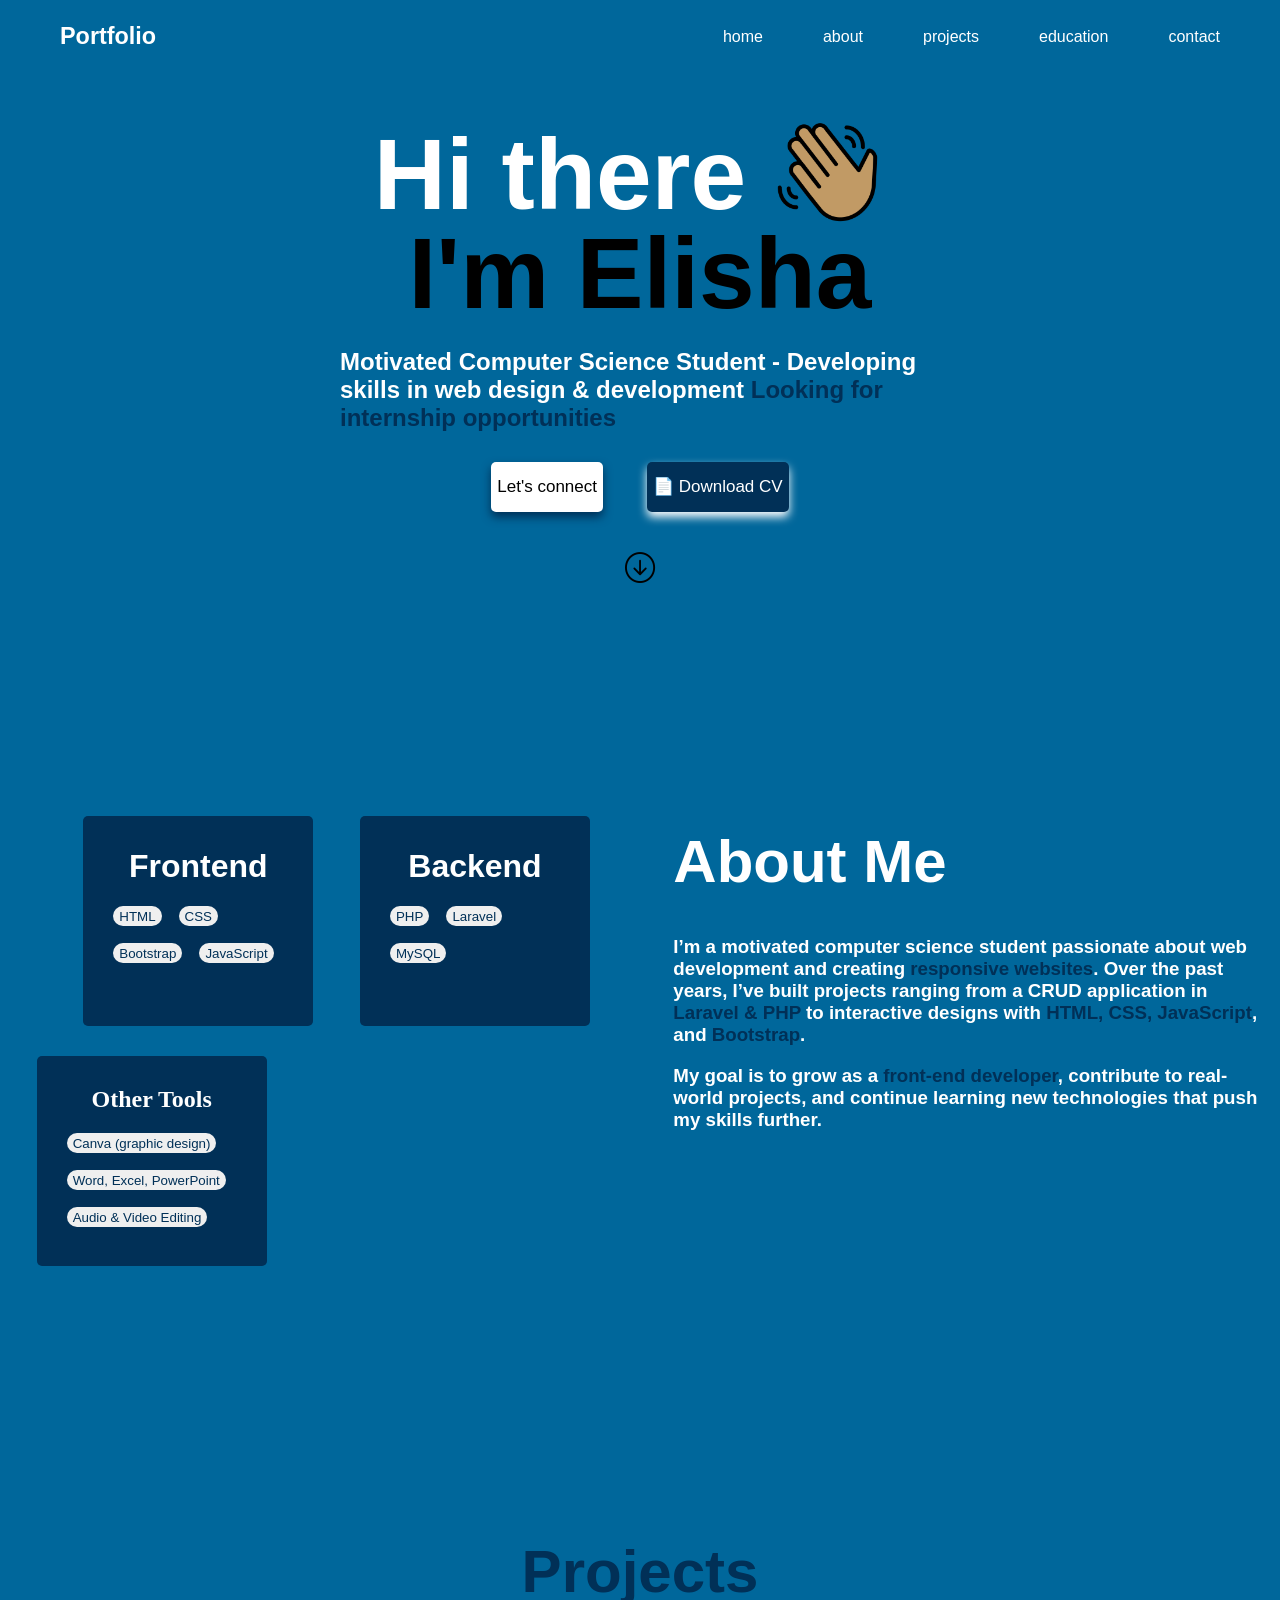
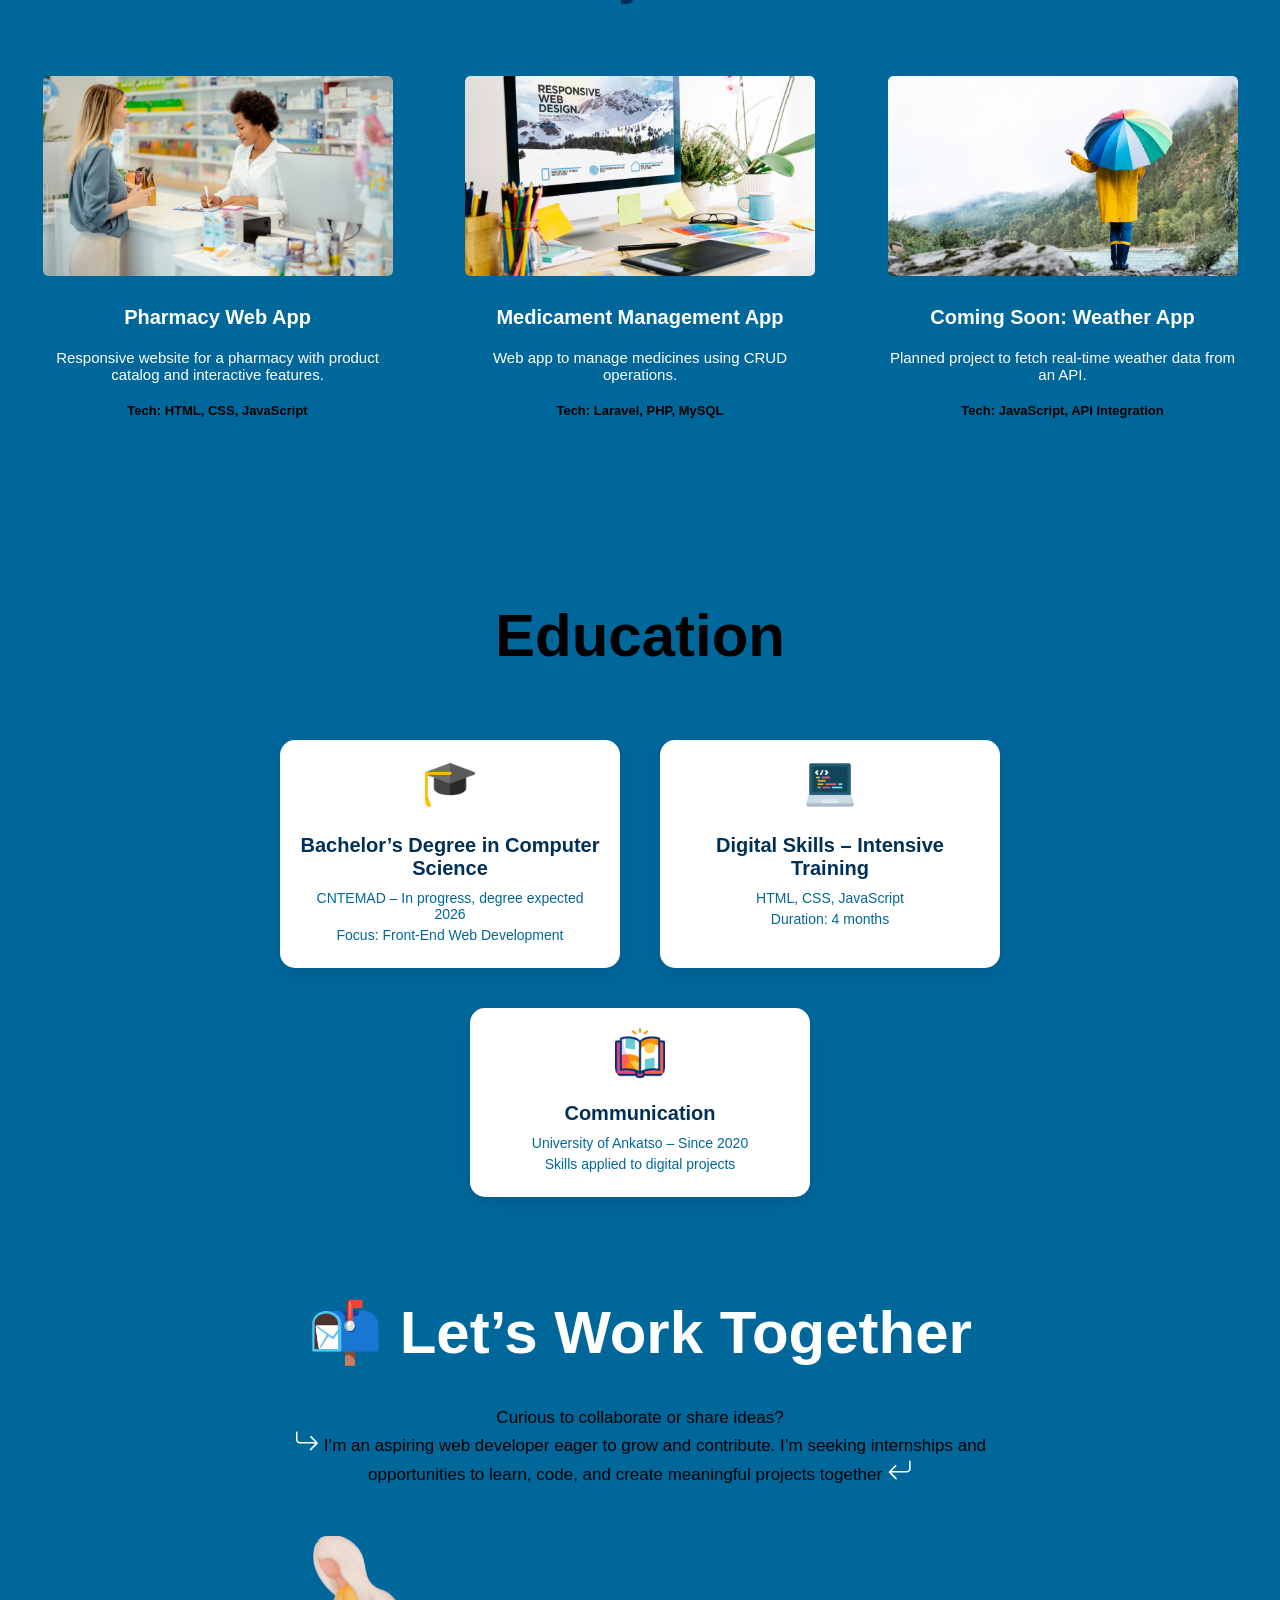
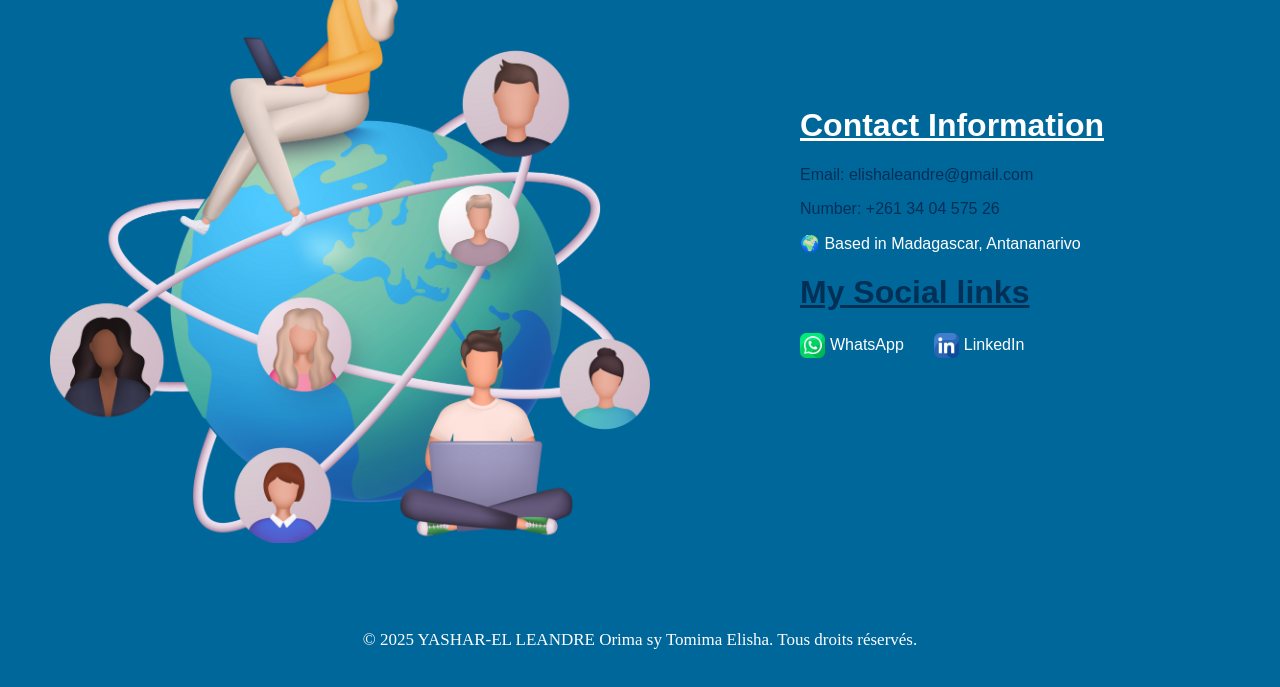
==== commit 51e058b8: "update" ====
--- a/index.html
+++ b/index.html
@@ -69,7 +69,7 @@
                     </div>
                 </div>
                 <div class="other">
-                    <h1>Other Tools</h1>
+                    <h2>Other Tools</h2>
                     <div class="btn">
                         <button>Canva (graphic design)</button>
                         <button>Word, Excel, PowerPoint</button>
--- a/style.css
+++ b/style.css
@@ -32,6 +32,7 @@
     background-color: #005F8A;
     box-shadow: 0 2px 10px rgba(0, 0, 0, 0.2);
 }
+
 .menu-toggle {
     display: none;
 }
@@ -483,46 +484,57 @@
         gap: 20px;
         z-index: 2000;
     }
+
     .menu.active {
         display: flex;
     }
-    .navbar{
+
+    .navbar {
         justify-content: space-between;
         padding: auto;
     }
-    .logo{
+
+    .logo {
         margin: 20px auto;
-        margin-left: 40px;
-    }
+        margin-left: 20px;
+    }
+
     .navbar.menu-open {
         background-color: #005F8A;
     }
+
     .menu-toggle {
         display: block;
         font-size: clamp(28px, 4vw, 32px);
         cursor: pointer;
         color: white;
         position: absolute;
-        top: 15px; /* adjust according to navbar height */
-        right: 10px; /* always 10px from right edge */
+        top: 15px;
+        /* adjust according to navbar height */
+        right: 10px;
+        /* always 10px from right edge */
         z-index: 3000;
-        margin: auto 150px;
-    }
+        margin-right: 60px;
+    }
+
     .row1 {
         flex-direction: column;
         margin-bottom: -50px;
     }
+
     .whole {
-    width: 100%;
-    text-align: center;
-    background-color: #00679b;
-    }
+        width: 100%;
+        text-align: center;
+        background-color: #00679b;
+    }
+
     .me,
     .I {
         font-size: clamp(50px, 8vw, 90px);
         text-align: center;
         max-width: 700px;
     }
+
     .hand {
         width: 140px;
         height: auto;
@@ -544,7 +556,8 @@
     }
 
     .firstshow,
-    .highlight, .bokotra {
+    .highlight,
+    .bokotra {
         width: 90%;
         max-width: 600px;
         margin-left: 20px auto;
@@ -553,8 +566,15 @@
     }
 
     .other {
-        margin: auto;
-        margin-top: 50px;
+        width: 170px;
+        height: 170px;
+        max-width: 170px;
+        flex-wrap: wrap;
+        padding: 30px;
+        padding-top: 10px;
+        margin-top: 30px;
+        text-align: center;
+        border-radius: 5px;
         justify-content: center;
     }
 
@@ -567,7 +587,7 @@
     }
 
     .projects {
-        margin-top: 250px;
+        margin-top: 100px;
     }
 
     .projectcontainer {
@@ -577,17 +597,28 @@
         max-width: 400px;
     }
 
+    .projects {
+        margin-top: 100px;
+    }
+
     .projectcard {
         width: 300px;
         /* smaller cards on tablet */
     }
+
+    .education {
+        margin-top: 100px;
+    }
+
     .educationcontainer {
         flex-direction: column;
         align-items: center;
     }
-    .sectioncontact{
+
+    .sectioncontact {
         font-size: clamp(50px, 8vw, 90px);
     }
+
     .contactinfo {
         flex-direction: column;
         margin: 20px auto;
@@ -597,24 +628,28 @@
 
     .contactinfo img {
         width: 80%;
-        max-width: 400px; /* keeps it reasonable on larger tablets */
+        max-width: 400px;
+        /* keeps it reasonable on larger tablets */
         margin: 0 auto 20px auto;
         display: block;
         height: auto;
     }
+
     .sociallinks img {
-    width: 25px;
-    height: 25px;
-    object-fit: contain;
-    margin-top: 10px;
-    }
-    .contactintro{
+        width: 25px;
+        height: 25px;
+        object-fit: contain;
+        margin-top: 10px;
+    }
+
+    .contactintro {
         width: 90%;
         max-width: 700px;
         margin: 20px auto;
         text-align: center;
         font-size: clamp(16px, 2vw, 22px);
     }
+
     .infocourt {
         margin-left: 0;
         width: 90%;
@@ -624,14 +659,15 @@
         margin-left: 210px;
         justify-content: center;
     }
+
     .links a {
-    margin-top:-10px;
-    color: white;
-    }
-    
-}
-
-@media (max-width: 600px){
+        margin-top: -10px;
+        color: white;
+    }
+
+}
+
+@media (max-width: 600px) {
     .menu {
         display: none;
         position: fixed;
@@ -649,14 +685,17 @@
     .menu.active {
         display: flex;
     }
-    .navbar{
+
+    .navbar {
         justify-content: space-between;
-        padding-left: 10px;
+        padding-left: 20px;
         padding-right: 10px;
     }
+
     .navbar.menu-open {
         background-color: #005F8A;
     }
+
     .menu-toggle {
         display: block;
         font-size: 32px;
@@ -671,7 +710,8 @@
         margin-bottom: -50px;
     }
 
-    .me, .I {
+    .me,
+    .I {
         font-size: clamp(50px, 12vw, 100px);
         text-align: center;
     }
@@ -683,33 +723,41 @@
         margin: 10px auto;
         font-size: clamp(16px, 4vw, 24px);
     }
+
     .bokotra {
         text-align: center;
         font-size: clamp(14px, 3vw, 18px);
     }
 
-    .about, .firstshow, .highlight {
-        flex-direction: column;
+    .about,
+    .firstshow,
+    .highlight {
         align-items: center;
         margin: auto;
         gap: 20px;
         width: 90%;
         max-width: 600px;
-        margin: 20px auto;
-        text-align: center;
+        margin: 0 auto;
+        text-align: center;
+        justify-content: center;
     }
 
     .other {
-        margin-left: 0;
-        margin: 20px auto;
+        width: 170px;
+        height: 170px;
+        margin: auto;
+        display: flex;
+        margin-top: 50px;
+        justify-content: center;
         align-items: center;
-        text-align: center;
+        margin-left: 100px;
     }
 
     .aboutme {
         text-align: center;
     }
-    .projects{
+
+    .projects {
         margin-top: 10px;
     }
 
@@ -722,6 +770,10 @@
         width: 280px;
     }
 
+    .sectioneducation {
+        margin-top: 100px;
+    }
+
     .educationcontainer {
         flex-direction: column;
         align-items: center;
@@ -740,15 +792,17 @@
 
     .infocourt {
         width: 90%;
-        margin-left: 0;
         text-align: left;
-    }
+        margin-left: 110px;
+    }
+
     .links {
         text-align: left;
         margin-left: 0;
     }
+
     .links a {
-    margin-top:-15px;
-    color: white;
-    }
-}
+        margin-top: -15px;
+        color: white;
+    }
+}
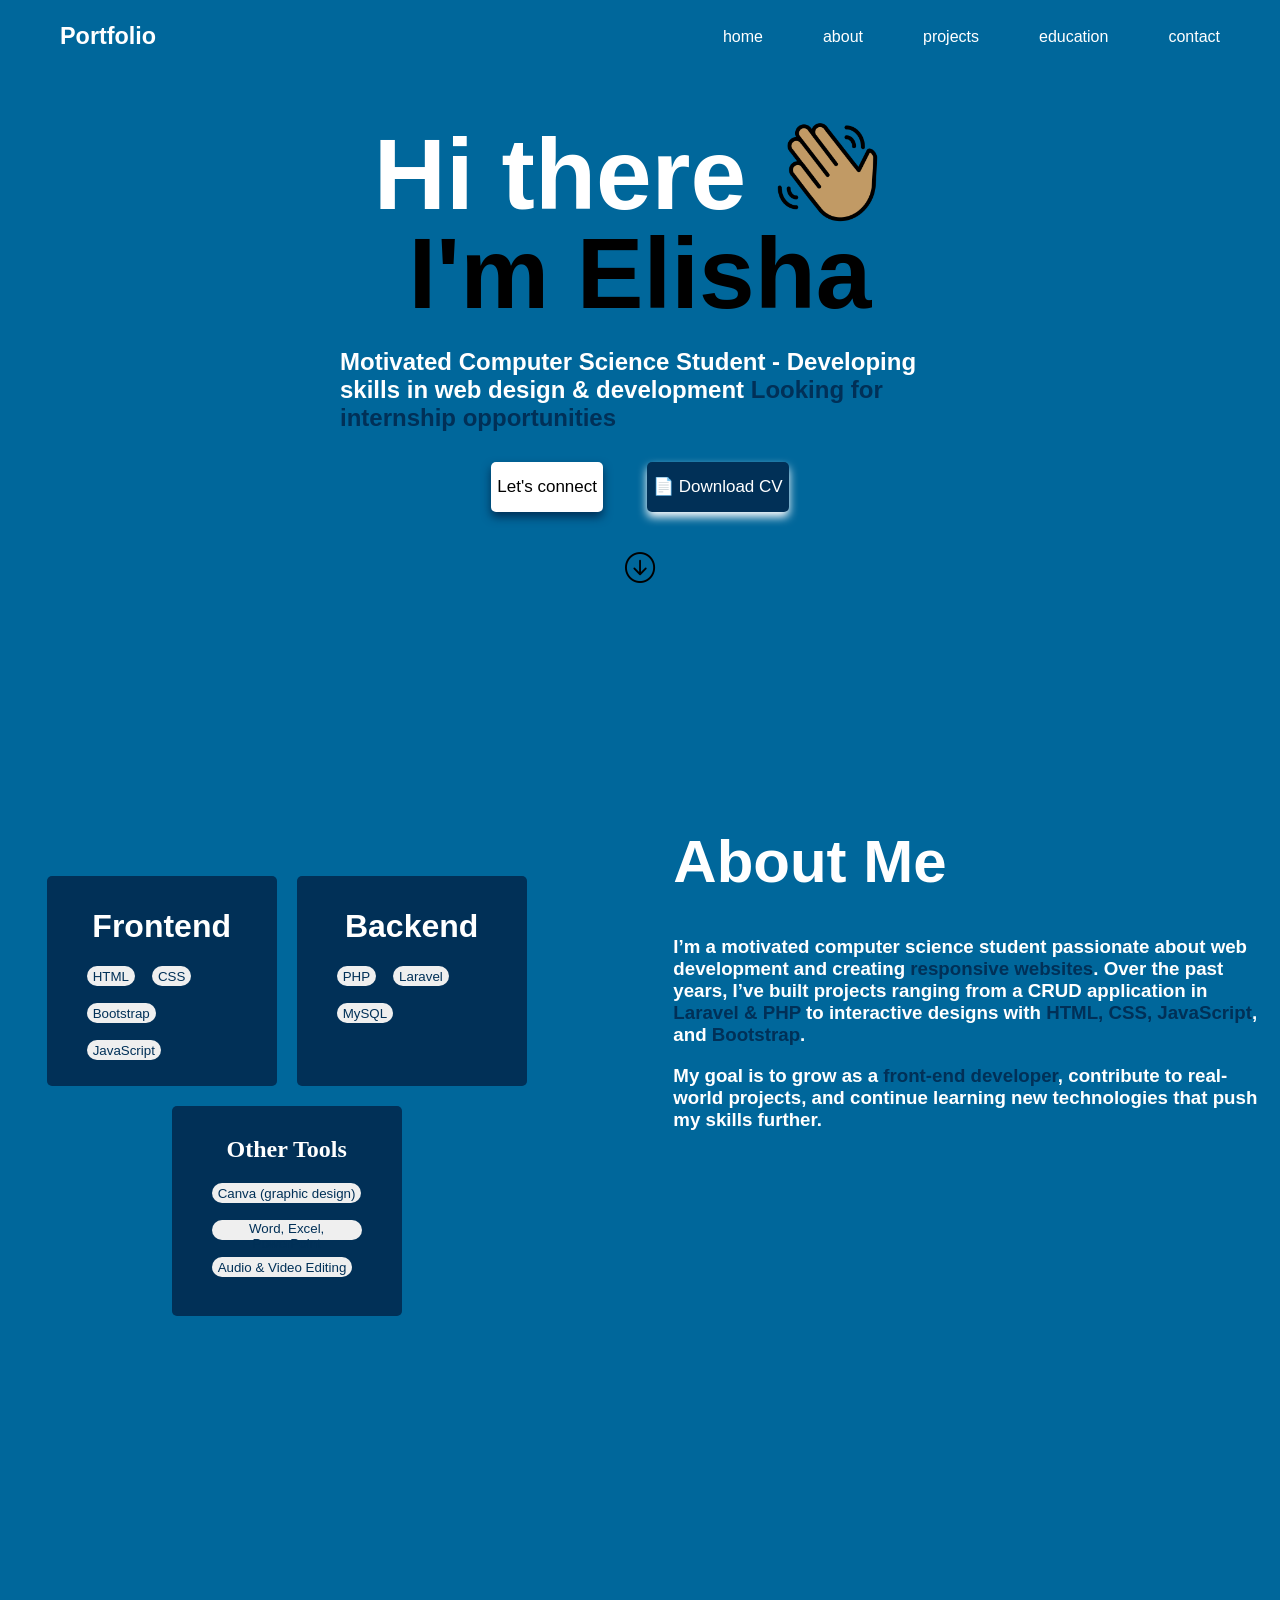
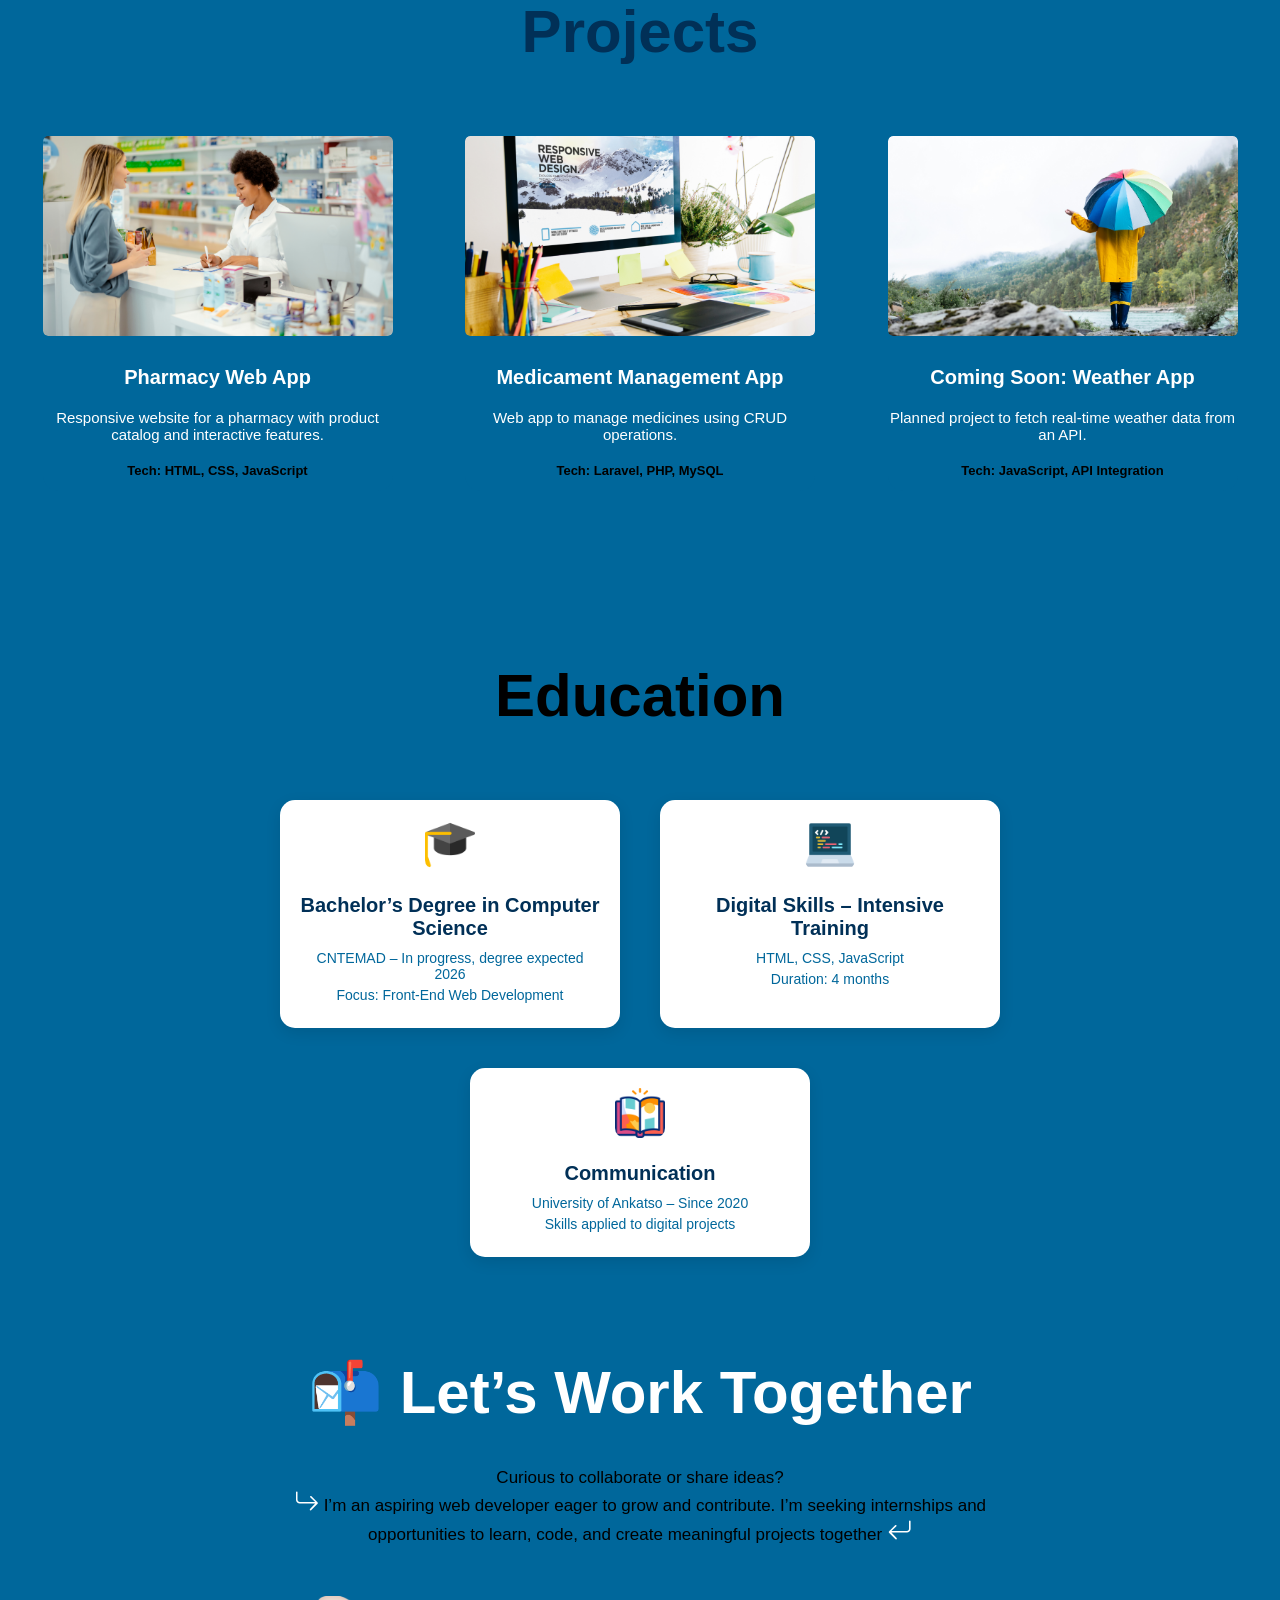
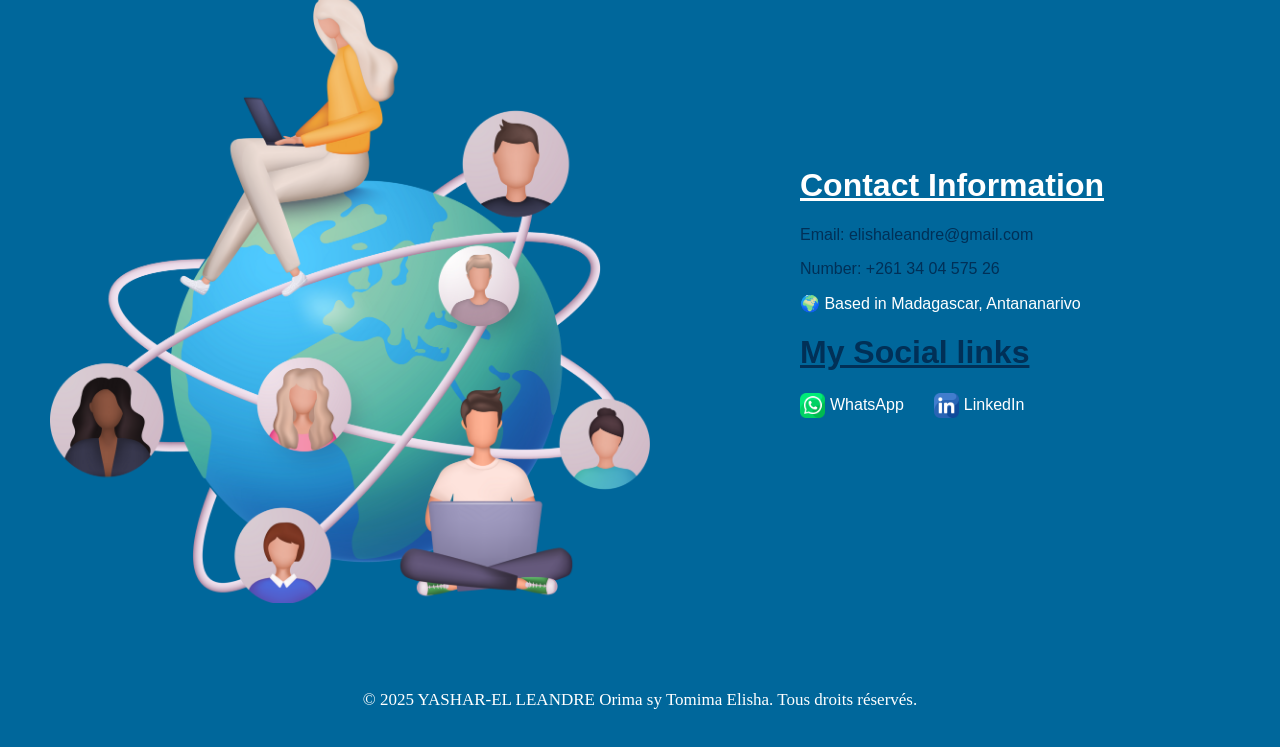
==== commit a01f9bcd: "update" ====
--- a/index.html
+++ b/index.html
@@ -67,14 +67,14 @@
                             <button>MySQL</button>
                         </div>
                     </div>
-                </div>
-                <div class="other">
+                    <div class="front">
                     <h2>Other Tools</h2>
                     <div class="btn">
                         <button>Canva (graphic design)</button>
                         <button>Word, Excel, PowerPoint</button>
                         <button>Audio & Video Editing</button>
                     </div>
+                </div>
                 </div>
             </div>
             <div class="aboutme">
--- a/style.css
+++ b/style.css
@@ -1,638 +1,429 @@
-body {
-    margin: 0;
-    padding: 0;
-}
-
-.whole {
-    width: 100%;
-    margin: auto;
-    background-color: #00679b;
-}
-
-.navbar {
-    background-color: #00679b;
-    color: white;
-    display: flex;
-    align-items: center;
-    justify-content: space-between;
-    padding: 0 60px;
-    /* adds nice space on both sides */
-    box-sizing: border-box;
-    position: fixed;
-    /* makes it stay on top */
-    top: 0;
-    /* stick to the top */
-    left: 0;
-    width: 100%;
-    z-index: 1000;
-    transition: background-color 0.3s;
-}
-
-.navbar.scrolled {
-    background-color: #005F8A;
-    box-shadow: 0 2px 10px rgba(0, 0, 0, 0.2);
-}
-
-.menu-toggle {
-    display: none;
-}
-
-.menu {
-    display: flex;
-    gap: 30px;
-}
-
-.jejo {
-    text-decoration: none;
-    color: white;
-    font-size: 20px;
-    font-weight: bolder;
-    font-family: 'Oilvare Base', sans-serif;
-}
-
-.menulink {
-    text-decoration: none;
-    color: white;
-    font-size: 16px;
-    margin-left: 30px;
-    font-family: 'poppins', sans-serif;
-}
-
-.menulink:hover {
-    color: #013057;
-}
-
-.home {
-    color: white;
-    align-items: center;
-    display: flex;
-    flex-direction: column;
-}
-
-.row1 {
-    display: flex;
-    align-items: center;
-    margin-bottom: -150px;
-    margin-top: 50px;
-}
-
-.me {
-    font-size: 100px;
-    font-family: "oilvare Base", sans-serif;
-}
-
-.hand {
-    width: 140px;
-    height: auto;
-    margin-left: 20px;
-}
-
-.I {
-    font-size: 100px;
-    font-family: 'Oilvare Base', sans-serif;
-    color: #000000;
-    /* color: #00c2cb; */
-}
-
-.tagline {
-    font-family: 'poppins', sans-serif;
-    width: 600px;
-    margin-top: -50px;
-}
-
-span {
-    color: #013057;
-}
-
-.bokotra a {
-    color: #000000;
-    text-decoration: none;
-    font-family: 'poppins', sans-serif;
-}
-
-.we {
-    border-radius: 5px;
-    border: none;
-    height: 50px;
-    margin: 20px;
-    margin-top: 10px;
-    font-size: 17px;
-}
-
-.we1 {
-    background-color: #013057;
-    color: white;
-    box-shadow: 0 5px 10px white;
-    font-family: 'poppins', sans-serif;
-}
-
-.we2 {
-    background-color: white;
-    color: #013057;
-    box-shadow: 0 5px 10px #013057;
-}
-
-.scrolldown {
-    margin-top: 20px;
-    animation: bounce 2s infinite;
-}
-
-@keyframes bounce {
-
-    0%,
-    20%,
-    50%,
-    80%,
-    100% {
-        transform: translateY(0);
-    }
-
-    40% {
-        transform: translateY(10px);
-    }
-
-    60% {
-        transform: translateY(5px);
-    }
-}
-
-.scrolldown i {
-    font-size: 30px;
-    color: #000000;
-    text-decoration: none;
-}
-
-.about {
-    display: flex;
-    width: 100%;
-    color: white;
-    justify-content: space-evenly;
-    box-sizing: border-box;
-    margin-top: 200px;
-
-}
-
-.firstshow {
-    width: 600px;
-    margin: 30px;
-    text-align: center;
-}
-
-.highlight {
-    width: 600px;
-    display: flex;
-    justify-content: space-evenly;
-}
-
-.front {
-    width: 170px;
-    height: 170px;
-    background-color: #013057;
-    padding: 30px;
-    padding-top: 10px;
-    justify-content: center;
-    border-radius: 5px;
-}
-
-.mitovy {
-    font-family: 'poppins', sans-serif;
-}
-
-.btn {
-    display: flex;
-    flex-wrap: wrap;
-    gap: 17px;
-    margin-top: 10px;
-}
-
-button {
-    border-radius: 50px;
-    border: 3px;
-    height: 20px;
-    color: #013057;
-}
-
-.other {
-    width: 170px;
-    height: 170px;
-    background-color: #013057;
-    padding: 30px;
-    padding-top: 10px;
-    margin-top: 30px;
-    text-align: center;
-    border-radius: 5px;
-    justify-content: center;
-}
-
-.aboutme {
-    width: 600px;
-}
-
-.Ame {
-    font-family: 'oilvare base', sans-serif;
-    font-size: 60px;
-}
-
-.Wme {
-    font-family: 'poppins', sans-serif;
-}
-
-.projects {
-    margin-top: 150px;
-    background-color: #00679b;
-    text-align: center;
-    padding: 50px 20px;
-}
-
-.sectionproject {
-    font-family: 'Oilvare Base', sans-serif;
-    font-size: 60px;
-    color: #013057;
-    margin-bottom: 70px;
-}
-
-.projectcontainer {
-    display: flex;
-    justify-content: space-evenly;
-    flex-wrap: wrap;
-    margin: 0 auto;
-    gap: 70px;
-    max-width: 1200px;
-}
-
-.projectcard {
-    background-color: #00679b;
-    color: white;
-    border-radius: 15px;
-    width: 350px;
-    text-align: center;
-    transition: transform 0.3s ease, box-shadow 0.3s ease;
-}
-
-.projectcard div {
-    width: 100%;
-    height: 200px;
-    overflow: hidden;
-    border-radius: 5px;
-    margin-bottom: 15px;
-}
-
-.projectcard img {
-    width: 350px;
-    height: 100%;
-    object-fit: cover;
-    transition: transform 0.5s ease;
-    border-radius: 5px;
-}
-
-.projectcard img:hover {
-    transform: scale(1.2);
-}
-
-.projectcard h3 {
-    font-family: 'Oilvare Base', sans-serif;
-    font-size: 20px;
-    padding-top: 10px;
-    margin-bottom: 15px;
-}
-
-.projectcard p {
-    font-family: 'Poppins', sans-serif;
-    font-size: 15px;
-    padding-top: 5px;
-}
-
-.projectcard .stack {
-    font-size: 13px;
-    font-weight: bold;
-    color: #000000;
-    margin-top: 10px;
-}
-
-.education {
-    margin-top: 120px;
-    background-color: #00679b;
-    text-align: center;
-}
-
-.sectioneducation {
-    font-family: 'oilvare base', sans-serif;
-    font-size: 60px;
-    color: #000000;
-    margin-bottom: 70px;
-}
-
-.educationcontainer {
-    display: flex;
-    justify-content: center;
-    gap: 40px;
-    flex-wrap: wrap;
-    margin: 0 auto;
-    max-width: 1000px;
-}
-
-.educationcard {
-    background-color: white;
-    border-radius: 15px;
-    padding: 20px;
-    width: 300px;
-    text-align: center;
-    box-shadow: 0 5px 15px rgba(0, 0, 0, 0.1);
-    transition: transform 0.3s ease, box-shadow 0.3s ease;
-}
-
-.educationcard:hover {
-    transform: translateY(-10px);
-    box-shadow: 0 10px 20px rgba(0, 0, 0, 0.25);
-}
-
-.educationcard img {
-    width: 50px;
-    height: 50px;
-    object-fit: cover;
-    border-radius: 10px;
-}
-
-.educationcard h3 {
-    font-family: 'Oilvare Base', sans-serif;
-    font-size: 20px;
-    margin-bottom: 10px;
-    color: #013057;
-}
-
-.educationcard p {
-    font-family: 'Poppins', sans-serif;
-    font-size: 14px;
-    margin: 5px 0;
-    color: #00679b;
-}
-
-.contact {
-    margin-top: 100px;
-    text-align: center;
-    color: white;
-}
-
-.sectioncontact {
-    font-family: 'oilvare base', sans-serif;
-    font-size: 60px;
-    color: white;
-}
-
-.contactintro {
-    font-family: 'Poppins', sans-serif;
-    font-size: 17px;
-    margin-bottom: 40px;
-    max-width: 770px;
-    margin-left: auto;
-    margin-right: auto;
-    color: #000000;
-}
-
-.contactintro i {
-    font-size: 25px;
-    color: white;
-}
-
-.contactinfo {
-    display: flex;
-    margin: 50px;
-    font-family: 'Poppins', sans-serif;
-    font-size: 16px;
-    margin-bottom: 30px;
-}
-
-.contactinfo img {
-    width: 600px;
-}
-
-.contactinformation h1 {
-    text-decoration: underline;
-}
-
-.infocourt {
-    margin-top: 150px;
-    width: 600px;
-    text-align: left;
-    margin-left: 150px;
-}
-
-.contactinfo a {
-    color: #013057;
-    text-decoration: none;
-}
-
-.ano {
-    color: #013057;
-    text-decoration: none;
-}
-
-.contactinfo a:hover {
-    text-decoration: underline;
-}
-
-.sociallinks img {
-    width: 25px;
-    height: 25px;
-    object-fit: contain;
-    margin-top: 10px;
-}
-
-.sociallinks h1 {
-    color: #013057;
-    text-decoration: underline;
-}
-
-.links {
-    display: flex;
-    flex-wrap: wrap;
-    text-align: center;
-    gap: 30px;
-    margin-top: -10px;
-}
-
-.links div {
-    display: flex;
-    align-items: center;
-    gap: 5px;
-}
-
-.links a {
-    margin-top: 10px;
-    color: white;
-}
-
-.footer {
-    background-color: #00679b;
-    color: white;
-    text-align: center;
-    padding: 20px 0;
-    font-size: 17px;
-    margin-top: 50px;
-}
-
-@media (max-width: 1024px) {
-    .menu {
-        display: none;
-        position: fixed;
-        left: 10px;
-        right: 10px;
-        background-color: #005F8A;
-        padding: 20px;
-        border-radius: 10px;
-        flex-direction: column;
-        gap: 20px;
-        z-index: 2000;
-    }
-
-    .menu.active {
-        display: flex;
-    }
-
-    .navbar {
-        justify-content: space-between;
-        padding: auto;
-    }
-
-    .logo {
-        margin: 20px auto;
-        margin-left: 20px;
-    }
-
-    .navbar.menu-open {
-        background-color: #005F8A;
-    }
-
-    .menu-toggle {
-        display: block;
-        font-size: clamp(28px, 4vw, 32px);
-        cursor: pointer;
-        color: white;
-        position: absolute;
-        top: 15px;
-        /* adjust according to navbar height */
-        right: 10px;
-        /* always 10px from right edge */
-        z-index: 3000;
-        margin-right: 60px;
-    }
-
-    .row1 {
-        flex-direction: column;
-        margin-bottom: -50px;
+@media (min-width: 1025px) {
+    body {
+        margin: 0;
+        padding: 0;
     }
 
     .whole {
         width: 100%;
-        text-align: center;
-        background-color: #00679b;
-    }
-
-    .me,
-    .I {
-        font-size: clamp(50px, 8vw, 90px);
-        text-align: center;
-        max-width: 700px;
+        margin: auto;
+        background-color: #00679b;
+    }
+
+    .navbar {
+        background-color: #00679b;
+        color: white;
+        display: flex;
+        align-items: center;
+        justify-content: space-between;
+        padding: 0 60px;
+        /* adds nice space on both sides */
+        box-sizing: border-box;
+        position: fixed;
+        /* makes it stay on top */
+        top: 0;
+        /* stick to the top */
+        left: 0;
+        width: 100%;
+        z-index: 1000;
+        transition: background-color 0.3s;
+    }
+
+    .navbar.scrolled {
+        background-color: #005F8A;
+        box-shadow: 0 2px 10px rgba(0, 0, 0, 0.2);
+    }
+
+    .menu-toggle {
+        display: none;
+    }
+
+    .menu {
+        display: flex;
+        gap: 30px;
+    }
+
+    .jejo {
+        text-decoration: none;
+        color: white;
+        font-size: 20px;
+        font-weight: bolder;
+        font-family: 'Oilvare Base', sans-serif;
+    }
+
+    .menulink {
+        text-decoration: none;
+        color: white;
+        font-size: 16px;
+        margin-left: 30px;
+        font-family: 'poppins', sans-serif;
+    }
+
+    .menulink:hover {
+        color: #013057;
+    }
+
+    .home {
+        color: white;
+        align-items: center;
+        display: flex;
+        flex-direction: column;
+    }
+
+    .row1 {
+        display: flex;
+        align-items: center;
+        margin-bottom: -150px;
+        margin-top: 50px;
+    }
+
+    .me {
+        font-size: 100px;
+        font-family: "oilvare Base", sans-serif;
     }
 
     .hand {
         width: 140px;
         height: auto;
+        margin-left: 20px;
+    }
+
+    .I {
+        font-size: 100px;
+        font-family: 'Oilvare Base', sans-serif;
+        color: #000000;
+        /* color: #00c2cb; */
     }
 
     .tagline {
-        width: 90%;
-        max-width: 600px;
-        margin: 10px auto;
-        text-align: center;
+        font-family: 'poppins', sans-serif;
+        width: 600px;
+        margin-top: -50px;
+    }
+
+    span {
+        color: #013057;
+    }
+
+    .bokotra a {
+        color: #000000;
+        text-decoration: none;
+        font-family: 'poppins', sans-serif;
+    }
+
+    .we {
+        border-radius: 5px;
+        border: none;
+        height: 50px;
+        margin: 20px;
         margin-top: 10px;
-        font-size: clamp(16px, 2vw, 24px);
+        font-size: 17px;
+    }
+
+    .we1 {
+        background-color: #013057;
+        color: white;
+        box-shadow: 0 5px 10px white;
+        font-family: 'poppins', sans-serif;
+    }
+
+    .we2 {
+        background-color: white;
+        color: #013057;
+        box-shadow: 0 5px 10px #013057;
+    }
+
+    .scrolldown {
+        margin-top: 20px;
+        animation: bounce 2s infinite;
+    }
+
+    @keyframes bounce {
+
+        0%,
+        20%,
+        50%,
+        80%,
+        100% {
+            transform: translateY(0);
+        }
+
+        40% {
+            transform: translateY(10px);
+        }
+
+        60% {
+            transform: translateY(5px);
+        }
+    }
+
+    .scrolldown i {
+        font-size: 30px;
+        color: #000000;
+        text-decoration: none;
     }
 
     .about {
-        flex-direction: column;
-        align-items: center;
-        margin-top: 150px;
-    }
-
-    .firstshow,
-    .highlight,
-    .bokotra {
-        width: 90%;
-        max-width: 600px;
-        margin-left: 20px auto;
-        text-align: center;
-        font-size: clamp(14px, 2vw, 22px)
-    }
-
-    .other {
+        display: flex;
+        width: 100%;
+        color: white;
+        justify-content: space-evenly;
+        box-sizing: border-box;
+        margin-top: 200px;
+
+    }
+
+    .firstshow {
+        width: 600px;
+        margin: 30px;
+        text-align: center;
+    }
+
+    .highlight {
+        width: 600px;
+        display: flex;
+        justify-content: space-evenly;
+        flex-wrap: wrap;
+        max-width: 500px;
+        margin-top: 50px;
+    }
+    .highlight div{
+        margin: 10px;
+    }
+
+    .front {
         width: 170px;
         height: 170px;
-        max-width: 170px;
-        flex-wrap: wrap;
+        background-color: #013057;
         padding: 30px;
         padding-top: 10px;
-        margin-top: 30px;
-        text-align: center;
+        justify-content: center;
         border-radius: 5px;
+    }
+
+    .mitovy {
+        font-family: 'poppins', sans-serif;
+    }
+
+    .btn {
+        display: flex;
+        flex-wrap: wrap;
+        gap: 17px;
+        margin-top: 10px;
+    }
+
+    button {
+        border-radius: 50px;
+        border: 3px;
+        height: 20px;
+        color: #013057;
+    }
+
+    .aboutme {
+        width: 600px;
+    }
+
+    .Ame {
+        font-family: 'oilvare base', sans-serif;
+        font-size: 60px;
+    }
+
+    .Wme {
+        font-family: 'poppins', sans-serif;
+    }
+
+    .projects {
+        margin-top: 150px;
+        background-color: #00679b;
+        text-align: center;
+        padding: 50px 20px;
+    }
+
+    .sectionproject {
+        font-family: 'Oilvare Base', sans-serif;
+        font-size: 60px;
+        color: #013057;
+        margin-bottom: 70px;
+    }
+
+    .projectcontainer {
+        display: flex;
+        justify-content: space-evenly;
+        flex-wrap: wrap;
+        margin: 0 auto;
+        gap: 70px;
+        max-width: 1200px;
+    }
+
+    .projectcard {
+        background-color: #00679b;
+        color: white;
+        border-radius: 15px;
+        width: 350px;
+        text-align: center;
+        transition: transform 0.3s ease, box-shadow 0.3s ease;
+    }
+
+    .projectcard div {
+        width: 100%;
+        height: 200px;
+        overflow: hidden;
+        border-radius: 5px;
+        margin-bottom: 15px;
+    }
+
+    .projectcard img {
+        width: 350px;
+        height: 100%;
+        object-fit: cover;
+        transition: transform 0.5s ease;
+        border-radius: 5px;
+    }
+
+    .projectcard img:hover {
+        transform: scale(1.2);
+    }
+
+    .projectcard h3 {
+        font-family: 'Oilvare Base', sans-serif;
+        font-size: 20px;
+        padding-top: 10px;
+        margin-bottom: 15px;
+    }
+
+    .projectcard p {
+        font-family: 'Poppins', sans-serif;
+        font-size: 15px;
+        padding-top: 5px;
+    }
+
+    .projectcard .stack {
+        font-size: 13px;
+        font-weight: bold;
+        color: #000000;
+        margin-top: 10px;
+    }
+
+    .education {
+        margin-top: 120px;
+        background-color: #00679b;
+        text-align: center;
+    }
+
+    .sectioneducation {
+        font-family: 'oilvare base', sans-serif;
+        font-size: 60px;
+        color: #000000;
+        margin-bottom: 70px;
+    }
+
+    .educationcontainer {
+        display: flex;
         justify-content: center;
-    }
-
-    .aboutme {
-        width: 90%;
-        max-width: 600px;
-        text-align: center;
-        margin: 20px auto;
-        font-size: clamp(16px, 2.5vw, 24px);
-    }
-
-    .projects {
+        gap: 40px;
+        flex-wrap: wrap;
+        margin: 0 auto;
+        max-width: 1000px;
+    }
+
+    .educationcard {
+        background-color: white;
+        border-radius: 15px;
+        padding: 20px;
+        width: 300px;
+        text-align: center;
+        box-shadow: 0 5px 15px rgba(0, 0, 0, 0.1);
+        transition: transform 0.3s ease, box-shadow 0.3s ease;
+    }
+
+    .educationcard:hover {
+        transform: translateY(-10px);
+        box-shadow: 0 10px 20px rgba(0, 0, 0, 0.25);
+    }
+
+    .educationcard img {
+        width: 50px;
+        height: 50px;
+        object-fit: cover;
+        border-radius: 10px;
+    }
+
+    .educationcard h3 {
+        font-family: 'Oilvare Base', sans-serif;
+        font-size: 20px;
+        margin-bottom: 10px;
+        color: #013057;
+    }
+
+    .educationcard p {
+        font-family: 'Poppins', sans-serif;
+        font-size: 14px;
+        margin: 5px 0;
+        color: #00679b;
+    }
+
+    .contact {
         margin-top: 100px;
-    }
-
-    .projectcontainer {
-        justify-content: center;
-        gap: 70px;
-        flex-wrap: wrap;
-        max-width: 400px;
-    }
-
-    .projects {
-        margin-top: 100px;
-    }
-
-    .projectcard {
-        width: 300px;
-        /* smaller cards on tablet */
-    }
-
-    .education {
-        margin-top: 100px;
-    }
-
-    .educationcontainer {
-        flex-direction: column;
-        align-items: center;
+        text-align: center;
+        color: white;
     }
 
     .sectioncontact {
-        font-size: clamp(50px, 8vw, 90px);
+        font-family: 'oilvare base', sans-serif;
+        font-size: 60px;
+        color: white;
+    }
+
+    .contactintro {
+        font-family: 'Poppins', sans-serif;
+        font-size: 17px;
+        margin-bottom: 40px;
+        max-width: 770px;
+        margin-left: auto;
+        margin-right: auto;
+        color: #000000;
+    }
+
+    .contactintro i {
+        font-size: 25px;
+        color: white;
     }
 
     .contactinfo {
-        flex-direction: column;
-        margin: 20px auto;
-        text-align: center;
-        align-items: center;
+        display: flex;
+        margin: 50px;
+        font-family: 'Poppins', sans-serif;
+        font-size: 16px;
+        margin-bottom: 30px;
     }
 
     .contactinfo img {
-        width: 80%;
-        max-width: 400px;
-        /* keeps it reasonable on larger tablets */
-        margin: 0 auto 20px auto;
-        display: block;
-        height: auto;
+        width: 600px;
+    }
+
+    .contactinformation h1 {
+        text-decoration: underline;
+    }
+
+    .infocourt {
+        margin-top: 150px;
+        width: 600px;
+        text-align: left;
+        margin-left: 150px;
+    }
+
+    .contactinfo a {
+        color: #013057;
+        text-decoration: none;
+    }
+
+    .ano {
+        color: #013057;
+        text-decoration: none;
+    }
+
+    .contactinfo a:hover {
+        text-decoration: underline;
     }
 
     .sociallinks img {
@@ -642,32 +433,538 @@
         margin-top: 10px;
     }
 
+    .sociallinks h1 {
+        color: #013057;
+        text-decoration: underline;
+    }
+
+    .links {
+        display: flex;
+        flex-wrap: wrap;
+        text-align: center;
+        gap: 30px;
+        margin-top: -10px;
+    }
+
+    .links div {
+        display: flex;
+        align-items: center;
+        gap: 5px;
+    }
+
+    .links a {
+        margin-top: 10px;
+        color: white;
+    }
+
+    .footer {
+        background-color: #00679b;
+        color: white;
+        text-align: center;
+        padding: 20px 0;
+        font-size: 17px;
+        margin-top: 50px;
+    }
+}
+
+@media (max-width: 1024px) {
+    body {
+        margin: 0;
+        padding: 0;
+        overflow-x: hidden;
+    }
+
+    .whole {
+        width: 100%;
+        margin: auto;
+        background-color: #00679b;
+    }
+
+    /* NAVBAR */
+    .navbar {
+        background-color: #00679b;
+        color: white;
+        display: flex;
+        align-items: center;
+        justify-content: space-between;
+        padding: 0 20px;
+        box-sizing: border-box;
+        position: fixed;
+        top: 0;
+        left: 0;
+        width: 100%;
+        z-index: 1000;
+        transition: background-color 0.3s;
+    }
+
+    .navbar.scrolled {
+        background-color: #005F8A;
+        box-shadow: 0 2px 10px rgba(0, 0, 0, 0.2);
+    }
+    .navbar.menu-open {
+        background-color: #005F8A;
+    }
+
+    /* hamburger visible */
+    .menu-toggle {
+        display: block;
+        font-size: 30px;
+        cursor: pointer;
+    }
+
+    /* menu hidden by default */
+    .menu {
+        display: none;
+        flex-direction: column;
+        background-color: #005F8A;
+        position: absolute;
+        top: 60px;
+        right: 10px;
+        left: 10px;
+        padding: 20px;
+        border-radius: 10px;
+        box-shadow: 0 2px 10px rgba(0, 0, 0, 0.2);
+    }
+    .menu.active {
+        display: flex;
+    }
+
+    .jejo {
+        text-decoration: none;
+        color: white;
+        font-size: 20px;
+        font-weight: bolder;
+        font-family: 'Oilvare Base', sans-serif;
+    }
+
+    .menulink {
+        text-decoration: none;
+        color: white;
+        font-size: 16px;
+        margin: 10px 0;
+        font-family: 'poppins', sans-serif;
+    }
+    .menulink:hover {
+        color: #013057;
+    }
+    /* HOME */
+    .home {
+        color: white;
+        align-items: center;
+        display: flex;
+        flex-direction: column;
+        padding-top: 20px;
+    }
+    .row1 {
+        display: flex;
+        align-items: center;
+        margin-bottom: -80px;
+        flex-wrap: wrap;
+        justify-content: center;
+        margin-top: 30px;
+    }
+    .me{
+        font-size: 80px;
+        font-family: "Oilvare Base", sans-serif;
+    }
+    .I {
+        font-size: 80px;
+        font-family: "Oilvare Base", sans-serif;
+        color: #000000;
+    }
+
+    .hand {
+        width: 120px;
+        height: auto;
+        margin: 10px;
+    }
+
+    .tagline {
+        font-family: 'poppins', sans-serif;
+        max-width: 90%;
+        margin: 20px auto;
+    }
+    span {
+        color: #013057;
+    }
+    .bokotra a {
+        color: #000000;
+        text-decoration: none;
+        font-family: 'poppins', sans-serif;
+    }
+    .we {
+        border-radius: 5px;
+        border: none;
+        height: 50px;
+        margin: 20px;
+        margin-top: 10px;
+        font-size: 17px;
+    }
+    .we1 {
+        background-color: #013057;
+        color: white;
+        box-shadow: 0 5px 10px white;
+        font-family: 'poppins', sans-serif;
+    }
+
+    .we2 {
+        background-color: white;
+        color: #013057;
+        box-shadow: 0 5px 10px #013057;
+    }
+    .scrolldown {
+        margin-top: 20px;
+        animation: bounce 2s infinite;
+    }
+    @keyframes bounce {
+
+        0%,
+        20%,
+        50%,
+        80%,
+        100% {
+            transform: translateY(0);
+        }
+
+        40% {
+            transform: translateY(10px);
+        }
+
+        60% {
+            transform: translateY(5px);
+        }
+    }
+    .scrolldown i {
+        font-size: 30px;
+        color: #000000;
+        text-decoration: none;
+    }
+
+    /* ABOUT */
+    .about {
+        display: flex;
+        flex-direction: column;
+        align-items: center;
+        color: white;
+        margin-top: 70px;
+        box-sizing: border-box;
+    }
+
+    .firstshow {
+        width: 100%;
+        margin: 20px auto;
+        text-align: center;
+    }
+
+    .highlight {
+        display: flex;
+        justify-content: center;
+        flex-wrap: wrap;
+        gap: 60px;
+        margin-top: 30px;
+        max-width: 100%;
+    }
+    .mitovy {
+        font-family: 'poppins', sans-serif;
+    }
+
+    .btn {
+        display: flex;
+        flex-wrap: wrap;
+        gap: 17px;
+        margin-top: 10px;
+    }
+
+    button {
+        border-radius: 50px;
+        border: 3px;
+        height: 20px;
+        color: #013057;
+    }
+    .front {
+        width: 170px;
+        height: 170px;
+        background-color: #013057;
+        padding: 20px;
+        padding-top: 10px;
+        justify-content: center;
+        border-radius: 5px;
+    }
+    .aboutme {
+        width: 600px;
+    }
+
+    .Ame {
+        font-family: 'oilvare base', sans-serif;
+        font-size: 60px;
+        text-align: center;
+    }
+    .Wme {
+        font-family: 'poppins', sans-serif;
+    }
+    /* PROJECTS */
+    .projects {
+        background-color: #00679b;
+        text-align: center;
+        padding: 40px 20px;
+    }
+    .sectionproject {
+        font-family: 'Oilvare Base', sans-serif;
+        font-size: 60px;
+        color: #013057;
+        margin-bottom: 50px;
+    }
+    .projectcontainer {
+        display: flex;
+        justify-content: center;
+        flex-wrap: wrap;
+        gap: 30px;
+        margin: 0 auto;
+        max-width:90%;
+    }
+
+    .projectcard {
+        background-color: #00679b;
+        color: white;
+        border-radius: 15px;
+        text-align: center;
+        width: 90%;
+        max-width: 350px;
+        transition: transform 0.3s ease, box-shadow 0.3s ease;
+    }
+    .projectcard div {
+        width: 100%;
+        height: 200px;
+        overflow: visible;
+        border-radius: 5px;
+        margin-bottom: 15px;
+    }
+    .projectcard img {
+        width: 90%;
+        height: 200px;
+        object-fit: cover;
+        transition: transform 0.5s ease;
+        border-radius: 5px;
+    }
+    .projectcard img:hover {
+        transform: scale(1.2);
+    }
+    .projectcard h3 {
+        font-family: 'Oilvare Base', sans-serif;
+        font-size: 90%;
+        padding-top: 10px;
+        margin-bottom: 15px;
+    }
+    .projectcard p {
+        font-family: 'Poppins', sans-serif;
+        font-size:80%;
+        padding-top: 5px;
+    }
+    .projectcard .stack {
+        font-size: 80%;
+        font-weight: bold;
+        color: #000000;
+        margin-top: 10px;
+    }
+
+    /* EDUCATION */
+    .education {
+        padding: 20px;
+        background-color: #00679b;
+        text-align: center;
+    }
+
+    .sectioneducation {
+        font-size: 60px;
+        font-family: 'oilvare base', sans-serif;
+        color: #000000;
+    }
+
+    .educationcontainer {
+        display: flex;
+        justify-content: center;
+        flex-wrap: wrap;
+        gap: 20px;
+        margin: 0 auto;
+        max-width: 90%
+    }
+
+    .educationcard {
+        background-color: white;
+        border-radius: 15px;
+        width: 90%;
+        max-width: 300px;
+        padding: 20px;
+        box-shadow: 0 5px 15px rgba(0, 0, 0, 0.1);
+        transition: transform 0.3s ease, box-shadow 0.3s ease;
+    }
+    .educationcard:hover {
+        transform: translateY(-10px);
+        box-shadow: 0 10px 20px rgba(0, 0, 0, 0.25);
+    }
+    .educationcard img {
+        width: 50px;
+        height: 50px;
+        object-fit: cover;
+        border-radius: 10px;
+    }
+
+    .educationcard h3 {
+        font-family: 'Oilvare Base', sans-serif;
+        font-size: 20px;
+        margin-bottom: 10px;
+        color: #013057;
+    }
+
+    .educationcard p {
+        font-family: 'Poppins', sans-serif;
+        font-size: 14px;
+        margin: 5px 0;
+        color: #00679b;
+    }
+
+    /* CONTACT */
+    .contact {
+        margin-top: 80px;
+        text-align: center;
+        color: white;
+    }
+
+    .sectioncontact {
+        font-family: 'oilvare base', sans-serif;
+        font-size: 60px;
+        color: white;
+    }
+
+    .contactinfo {
+        display: flex;
+        flex-direction: column;
+        margin: 50px;
+        font-family: 'Poppins', sans-serif;
+        margin: 20px auto;
+        gap: 20px;
+        margin-bottom: 30px;
+        align-items: center;
+    }
     .contactintro {
+        font-family: 'Poppins', sans-serif;
+        font-size: 17px;
+        margin-bottom: 40px;
+        max-width: 770px;
+        margin-left: auto;
+        margin-right: auto;
+        color: #000000;
+    }
+    .contactintro i {
+        font-size: 25px;
+        color: white;
+    }
+    .contactinfo img {
         width: 90%;
-        max-width: 700px;
+        max-width: 600px;
+        height: auto;
+    }
+    .infocourt {
+        width: 90%;
+        max-width: 600px;
+        text-align: center;
         margin: 20px auto;
-        text-align: center;
-        font-size: clamp(16px, 2vw, 22px);
-    }
-
-    .infocourt {
-        margin-left: 0;
-        width: 90%;
-        margin-top: 100px;
-        width: 600px;
-        text-align: left;
-        margin-left: 210px;
+    }
+    .contactinfo a {
+        color: #013057;
+        text-decoration: none;
+    }
+
+    .ano {
+        color: #013057;
+        text-decoration: none;
+    }
+
+    .contactinfo a:hover {
+        text-decoration: underline;
+    }
+
+    .sociallinks img {
+        width: 25px;
+        height: 25px;
+        object-fit: contain;
+        margin-top: 10px;
+    }
+
+    .sociallinks h1 {
+        color: #013057;
+        text-decoration: underline;
+    }
+
+    .links {
+        display: flex;
+        flex-wrap: wrap;
+        text-align: center;
+        gap: 30px;
+        margin-top: -10px;
         justify-content: center;
     }
 
+    .links div {
+        display: flex;
+        align-items: center;
+        gap: 5px;
+    }
+
     .links a {
-        margin-top: -10px;
-        color: white;
-    }
-
+        margin-top: 10px;
+        color: white;
+    }
+
+    /* FOOTER */
+    .footer {
+        background-color: #00679b;
+        color: white;
+        text-align: center;
+        padding: 15px 0;
+        font-size: 15px;
+        margin-top: 50px;
+    }
+    
 }
-
 @media (max-width: 600px) {
+    body {
+        margin: 0;
+        padding: 0;
+    }
+
+    .whole {
+        width: 100%;
+        margin: auto;
+        background-color: #00679b;
+    }
+
+    /* NAVBAR */
+    .navbar {
+        background-color: #00679b;
+        display: flex;
+        align-items: center;
+        justify-content: space-between;
+        padding: 0 15px;
+        position: fixed;
+        top: 0;
+        left: 0;
+        width: 100%;
+        z-index: 1000;
+    }
+
+    .navbar.menu-open {
+        background-color: #005F8A;
+    }
+
+    .menu-toggle {
+        display: block;
+        font-size: 28px;
+        cursor: pointer;
+        color: white;
+        margin-right: 10px; /* always 10px from the right */
+    }
+
     .menu {
         display: none;
         position: fixed;
@@ -681,128 +978,253 @@
         gap: 15px;
         z-index: 2000;
     }
-
     .menu.active {
         display: flex;
     }
 
-    .navbar {
-        justify-content: space-between;
-        padding-left: 20px;
-        padding-right: 10px;
-    }
-
-    .navbar.menu-open {
-        background-color: #005F8A;
-    }
-
-    .menu-toggle {
-        display: block;
-        font-size: 32px;
-        cursor: pointer;
-        color: white;
-        margin-right: 60px;
-    }
-
-    /* Mobile layout tweaks */
+    /* HOME */
+    .home {
+        color: white;
+        align-items: center;
+        display: flex;
+        flex-direction: column;
+        padding-top: 20px;
+    }
     .row1 {
         flex-direction: column;
-        margin-bottom: -50px;
-    }
-
-    .me,
+        align-items: center;
+        margin: 30px auto -40px auto;
+        text-align: center;
+    }
+
+    .me{
+        font-size: clamp(40px, 12vw, 80px);
+        text-align: center;
+        font-family: "Oilvare Base", sans-serif;
+    }
     .I {
-        font-size: clamp(50px, 12vw, 100px);
-        text-align: center;
+        font-size:clamp(40px, 12vw, 80px);
+        font-family: "Oilvare Base", sans-serif;
+        color: #000000;
+    }
+    .hand {
+        width: 100px;
+        height: auto;
+        margin: 10px auto;
     }
 
     .tagline {
         width: 90%;
-        max-width: 600px;
-        text-align: center;
-        margin: 10px auto;
-        font-size: clamp(16px, 4vw, 24px);
-    }
-
-    .bokotra {
-        text-align: center;
-        font-size: clamp(14px, 3vw, 18px);
-    }
-
-    .about,
-    .firstshow,
+        max-width: 90%;
+        font-family: 'poppins', sans-serif;
+        text-align: center;
+        margin: 15px auto;
+        font-size: clamp(14px, 4vw, 20px);
+    }
+    span {
+        color: #013057;
+    }
+    .bokotra a{
+        color: #000000;
+        text-decoration: none;
+        font-family: 'poppins', sans-serif;
+        text-align: center;
+        font-size: clamp(12px, 3vw, 16px);
+    }
+    .we {
+        border-radius: 5px;
+        border: none;
+        height: 50px;
+        margin: 20px;
+        margin-top: 10px;
+        font-size: clamp(12px, 3vw, 16px);
+    }
+    .we1 {
+        background-color: #013057;
+        color: white;
+        box-shadow: 0 5px 10px white;
+        font-family: 'poppins', sans-serif;
+    }
+
+    .we2 {
+        background-color: white;
+        color: #013057;
+        box-shadow: 0 5px 10px #013057;
+    }
+    .scrolldown {
+        margin-top: 20px;
+        animation: bounce 2s infinite;
+    }
+    @keyframes bounce {
+
+        0%,
+        20%,
+        50%,
+        80%,
+        100% {
+            transform: translateY(0);
+        }
+
+        40% {
+            transform: translateY(10px);
+        }
+
+        60% {
+            transform: translateY(5px);
+        }
+    }
+    .scrolldown i {
+        font-size: 30px;
+        color: #000000;
+        text-decoration: none;
+    }
+
+    /* ABOUT */
+    .about {
+        display: flex;
+        flex-direction: column;
+        align-items: center;
+        margin: 60px auto 0 auto;
+        width: 90%;
+        text-align: center;
+        box-sizing: border-box;
+    }
+
+    .firstshow {
+        width: 100%;
+        margin: 15px auto;
+        text-align: center;
+    }
+
     .highlight {
-        align-items: center;
-        margin: auto;
+        display: flex;
+        flex-direction: column;
         gap: 20px;
-        width: 90%;
-        max-width: 600px;
-        margin: 0 auto;
+        margin-top: 20px;
+        align-items: center;
+        width: 100%;
+    }
+
+    .aboutme {
+        text-align: center;
+        font-size: clamp(14px, 4vw, 18px);
+        margin-top: 20px;
+    }
+    .Ame {
+        font-family: 'oilvare base', sans-serif;
+        font-size: 40px;
+        text-align: center;
+    }
+    .Wme {
+        font-family: 'poppins', sans-serif;
+        max-width: 90%;
         text-align: center;
         justify-content: center;
-    }
-
-    .other {
-        width: 170px;
-        height: 170px;
-        margin: auto;
-        display: flex;
-        margin-top: 50px;
-        justify-content: center;
-        align-items: center;
-        margin-left: 100px;
-    }
-
-    .aboutme {
-        text-align: center;
-    }
-
+        align-items: center;
+    }
+
+    /* PROJECTS */
     .projects {
-        margin-top: 10px;
-    }
-
+        background-color: #00679b;
+        margin-top: 40px;
+        text-align: center;
+    }
+    .sectionproject {
+        font-family: 'Oilvare Base', sans-serif;
+        font-size: 40px;
+        color: #013057;
+        margin-bottom: 50px;
+    }
     .projectcontainer {
         justify-content: center;
-        gap: 50px;
+        gap: 30px;
+        max-width:90%;
     }
 
     .projectcard {
-        width: 280px;
-    }
-
-    .sectioneducation {
-        margin-top: 100px;
-    }
-
+        width: 90%;
+        max-width: 280px;
+    }
+
+    /* EDUCATION */
     .educationcontainer {
         flex-direction: column;
         align-items: center;
+        gap: 20px;
+    }
+
+    /* CONTACT */
+    .contact {
+        margin-top: 40px;
+        text-align: center;
+    }
+    .sectioncontact {
+        font-family: 'oilvare base', sans-serif;
+        font-size: 40px;
+        color: white;
     }
 
     .contactinfo {
         flex-direction: column;
         margin: 20px auto;
         text-align: center;
+        align-items: center;
+        gap: 20px;
     }
 
     .contactinfo img {
-        width: 80%;
-        margin: 0 auto 20px auto;
+        width: 90%;
+        max-width: 500px;
+        height: auto;
+        margin-bottom: 15px;
+    }
+
+    .contactintro {
+        max-width: 500px;
+        font-size: clamp(14px, 4vw, 18px);
+        margin: 0 auto 30px auto;
+        text-align: center;
     }
 
     .infocourt {
         width: 90%;
-        text-align: left;
-        margin-left: 110px;
+        text-align: center;
+        margin: 20px auto;
+    }
+    .sociallinks img {
+        width: 25px;
+        height: 25px;
+        object-fit: contain;
+        margin-top: 10px;
+    }
+
+    .sociallinks h1 {
+        color: #013057;
+        text-decoration: underline;
     }
 
     .links {
-        text-align: left;
-        margin-left: 0;
+        display: flex;
+        flex-wrap: wrap;
+        justify-content: center;
+        gap: 20px;
+        margin-top: 10px;
     }
 
     .links a {
-        margin-top: -15px;
-        color: white;
-    }
-}+        color: white;
+        font-size: 14px;
+    }
+
+    /* FOOTER */
+    .footer {
+        background-color: #00679b;
+        color: white;
+        text-align: center;
+        padding: 15px 0;
+        font-size: 14px;
+        margin-top: 30px;
+    }
+}
+
+
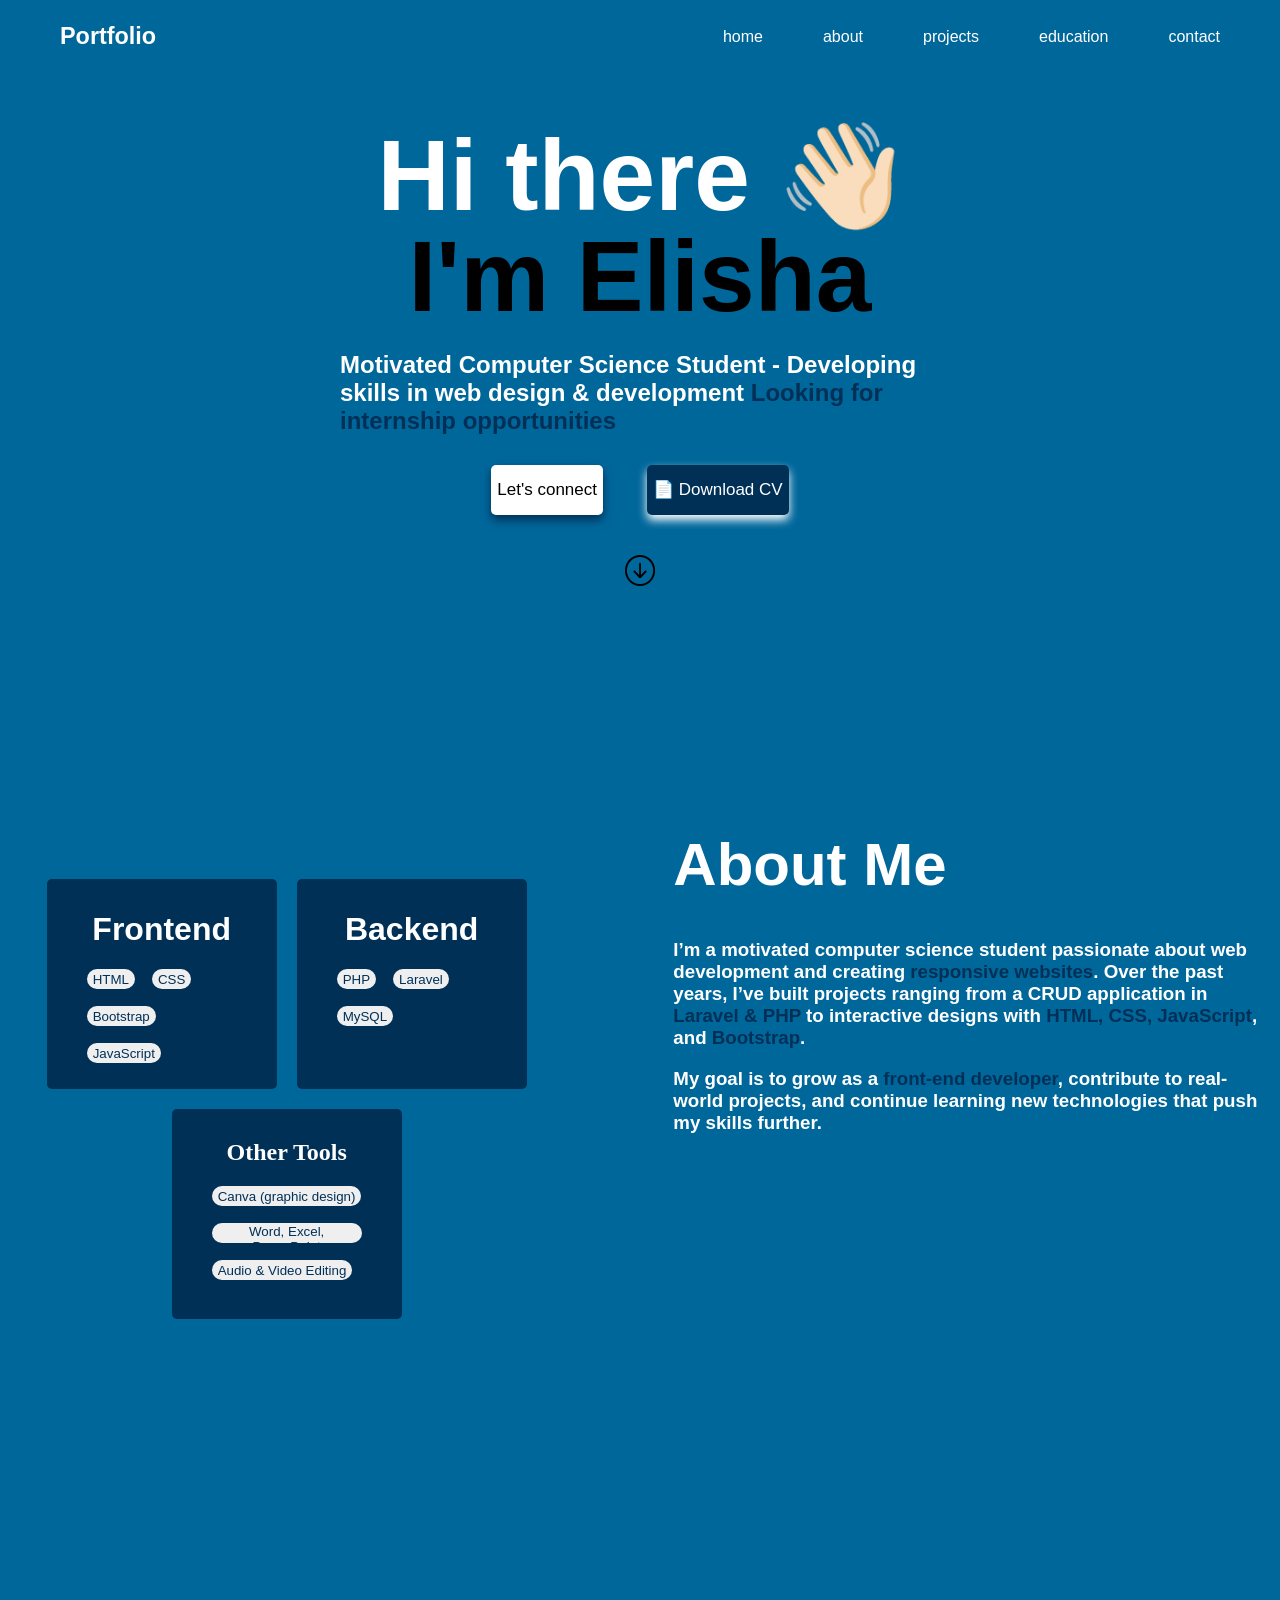
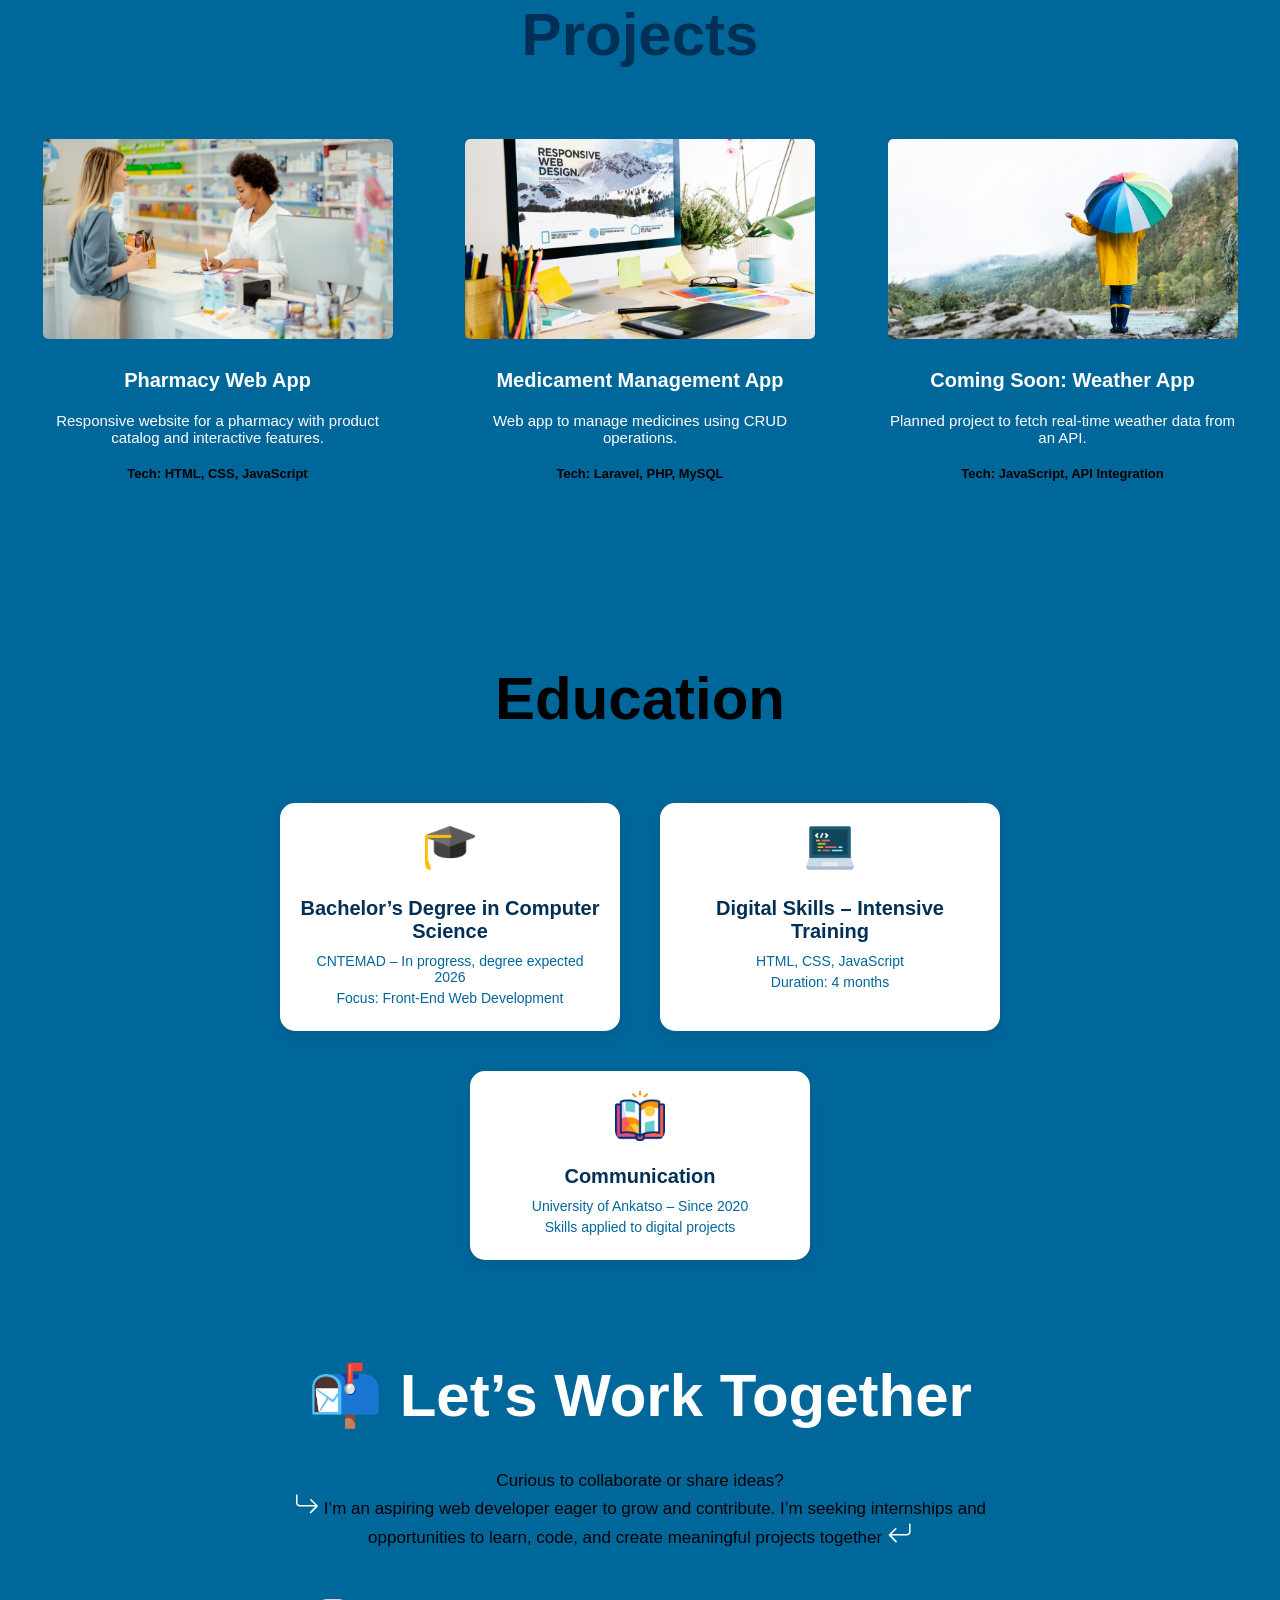
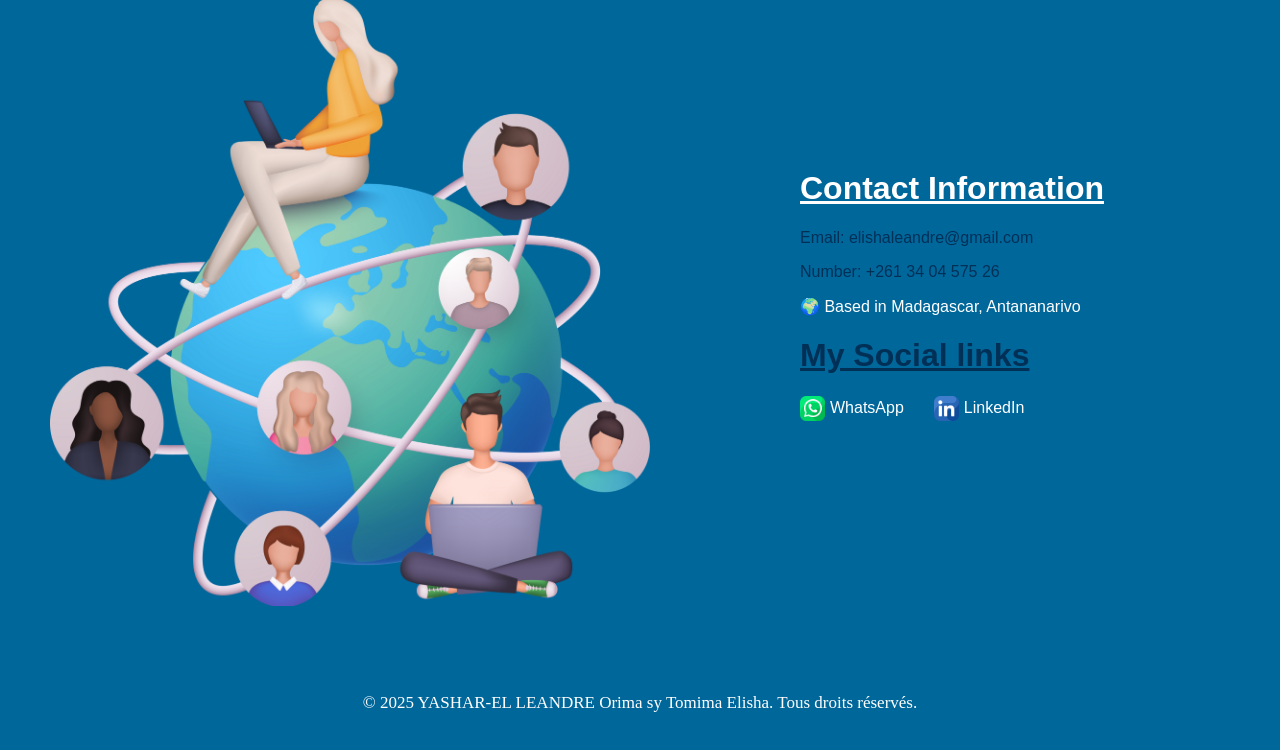
==== commit d4f93362: "Update portfolio" ====
--- a/index.html
+++ b/index.html
@@ -8,7 +8,7 @@
     <link href="https://db.onlinewebfonts.com/c/cd1ff12a61d0f65ad3079a7c7461b61f?family=Oilvare+Base" rel="stylesheet">
     <link href="https://db.onlinewebfonts.com/c/8cdb6b9f81fd5d65941e179961c84065?family=Poppins" rel="stylesheet">
     <link rel="stylesheet" href="bootstrap-icons/bootstrap-icons.css">
-    <title>another test html</title>
+    <title>Elisha's portfolio</title>
 </head>
 
 <body>
@@ -30,8 +30,8 @@
         </div>
         <div class="home" id="home">
             <div class="row1">
-                <h1 class="me">Hi there</h1>
-                <img src="waving-hand-emoji-clipart-xl.png" alt="" class="hand">
+                <h1 class="me">Hi there 👋🏻</h1>
+                <!-- <img src="waving-hand-emoji-clipart-xl.png" alt="" class="hand"> -->
             </div>
             <h1 class="I"> I'm Elisha</h1>
             <h2 class="tagline"> Motivated Computer Science Student - Developing skills in web design & development
--- a/style.css
+++ b/style.css
@@ -82,11 +82,11 @@
         font-family: "oilvare Base", sans-serif;
     }
 
-    .hand {
+    /* .hand {
         width: 140px;
         height: auto;
         margin-left: 20px;
-    }
+    } */
 
     .I {
         font-size: 100px;
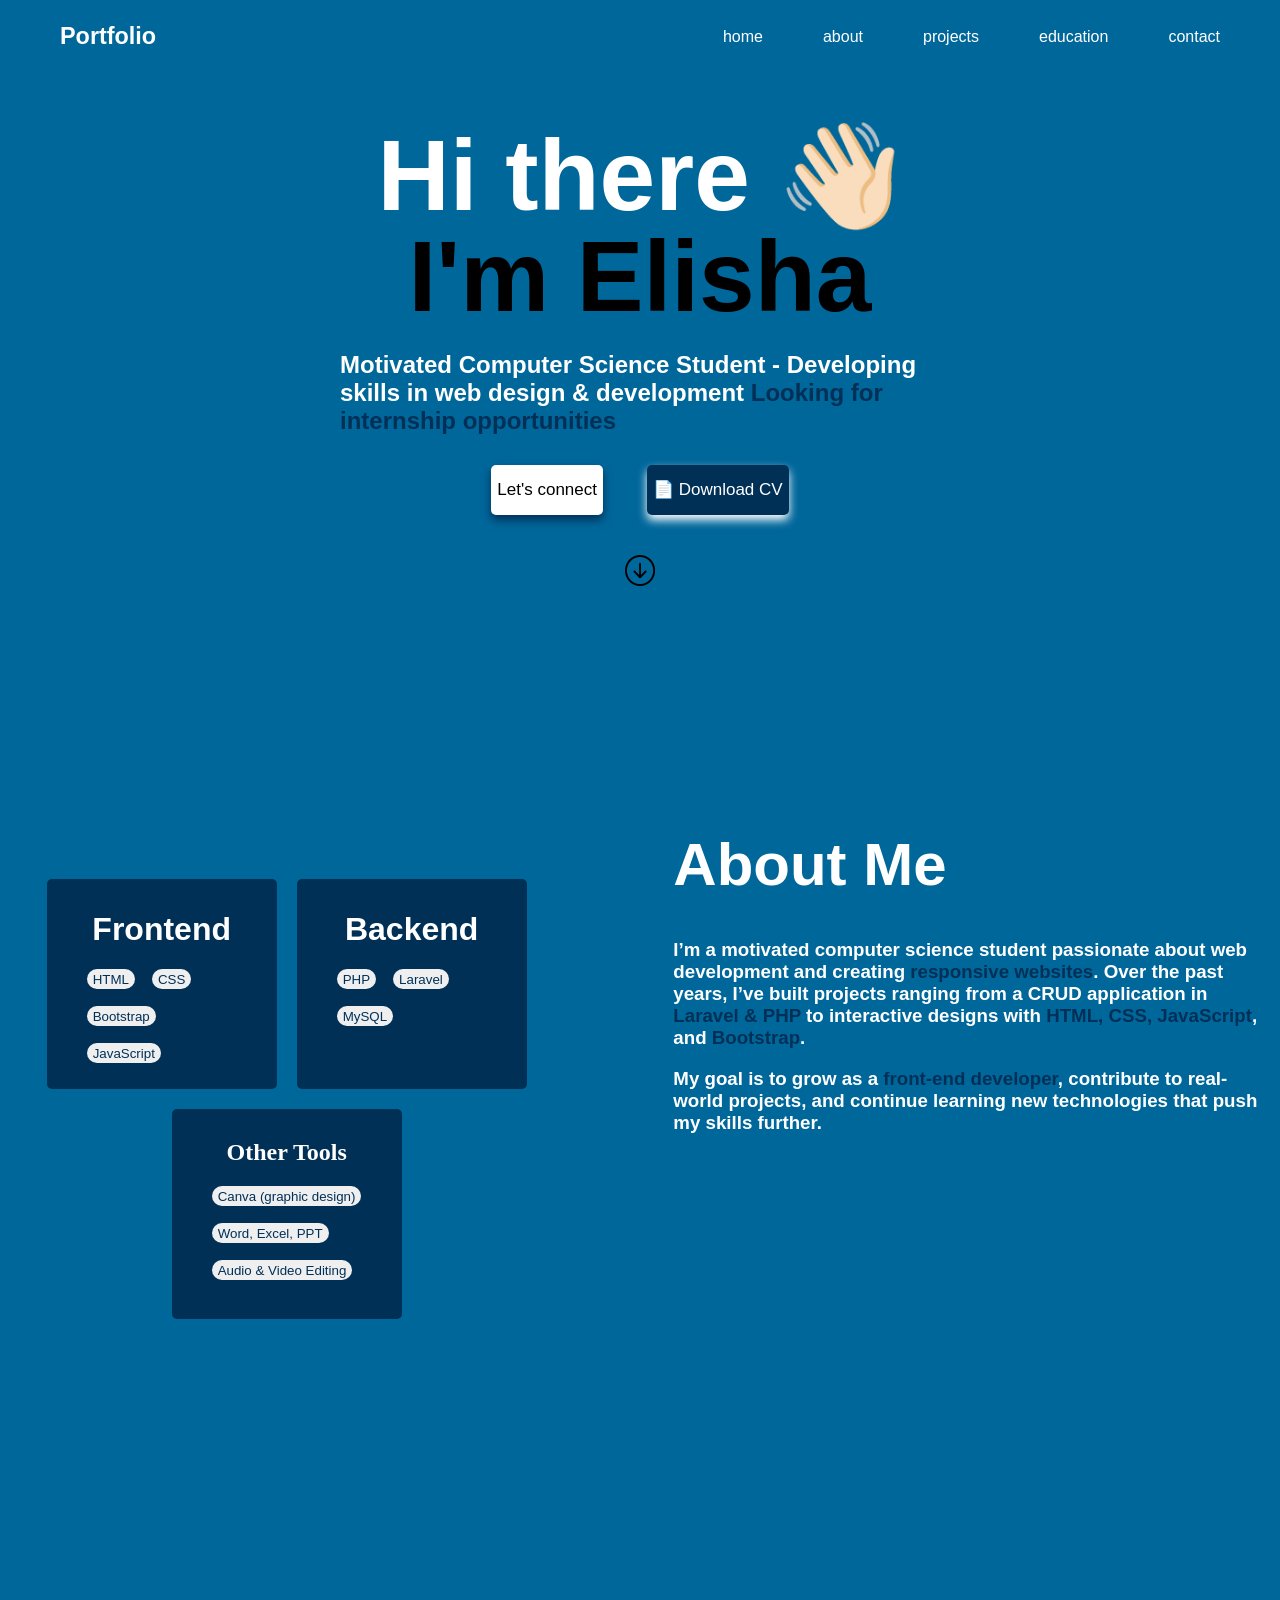
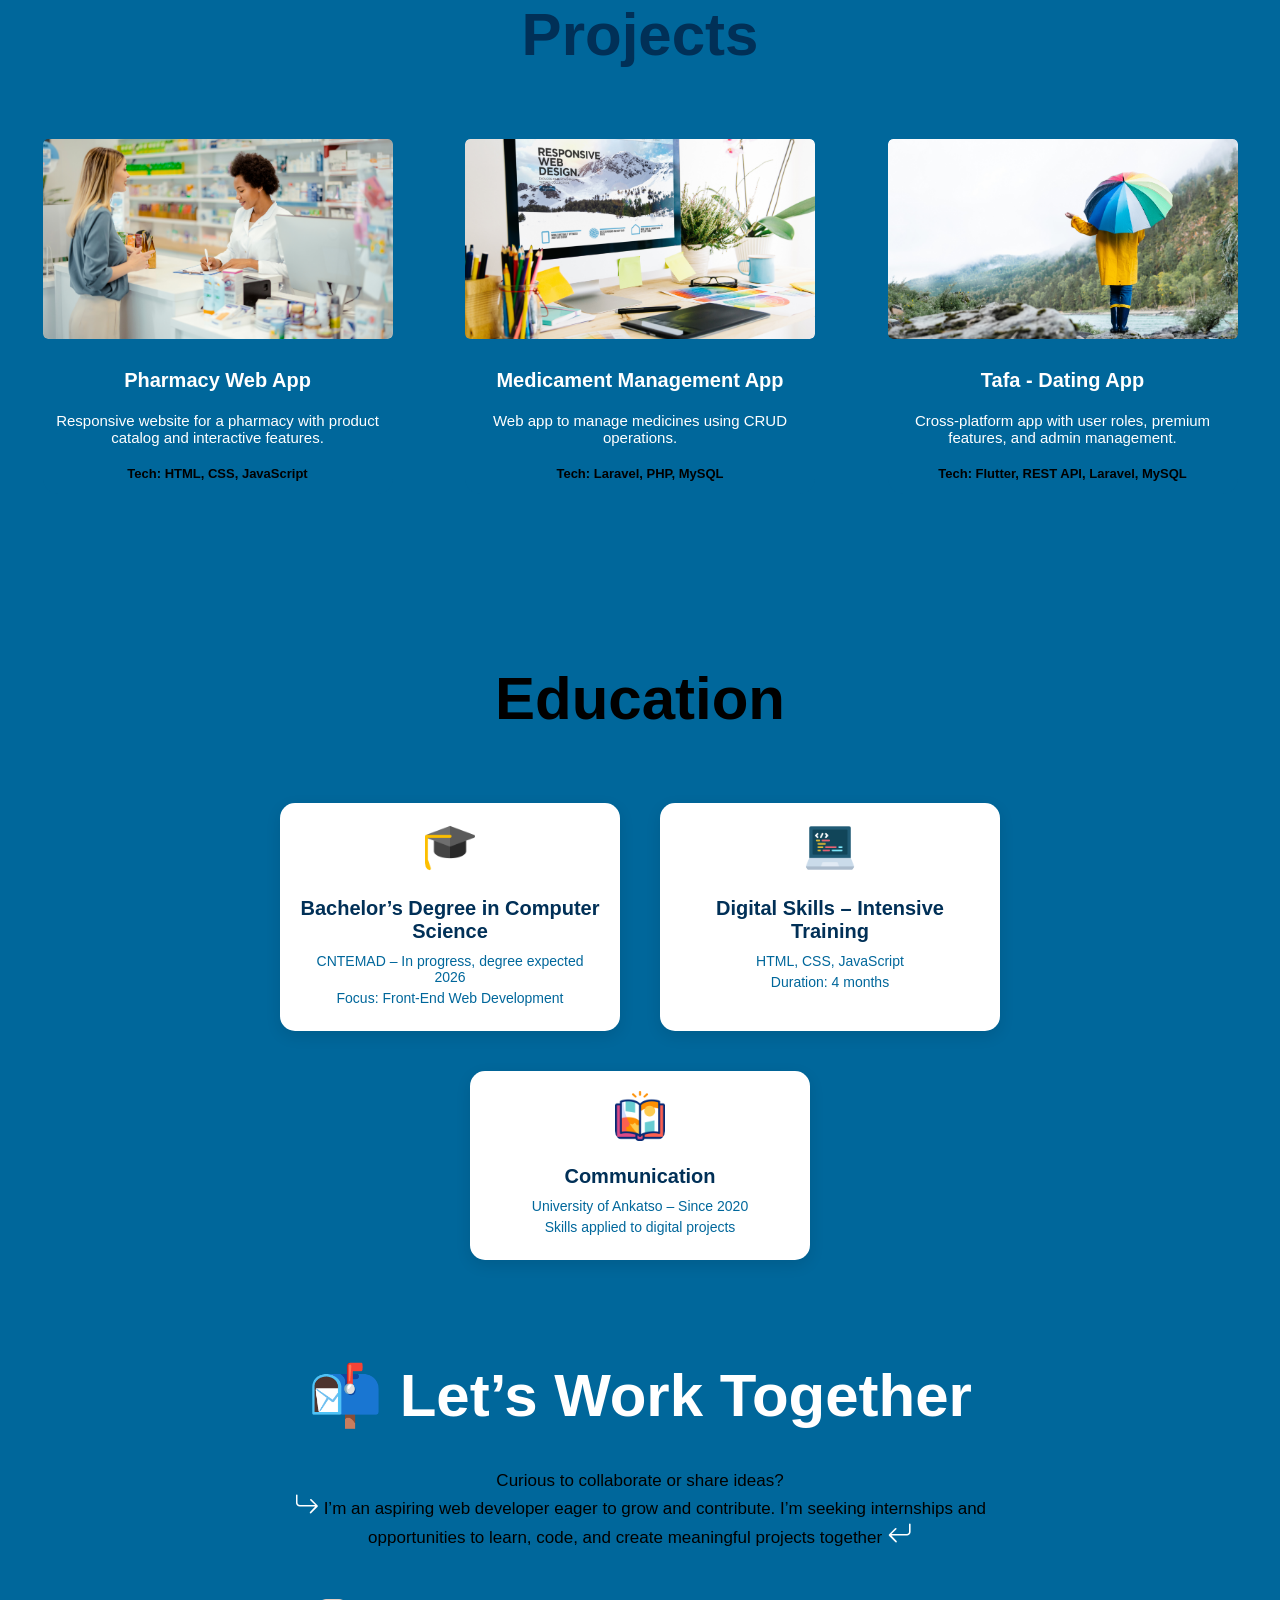
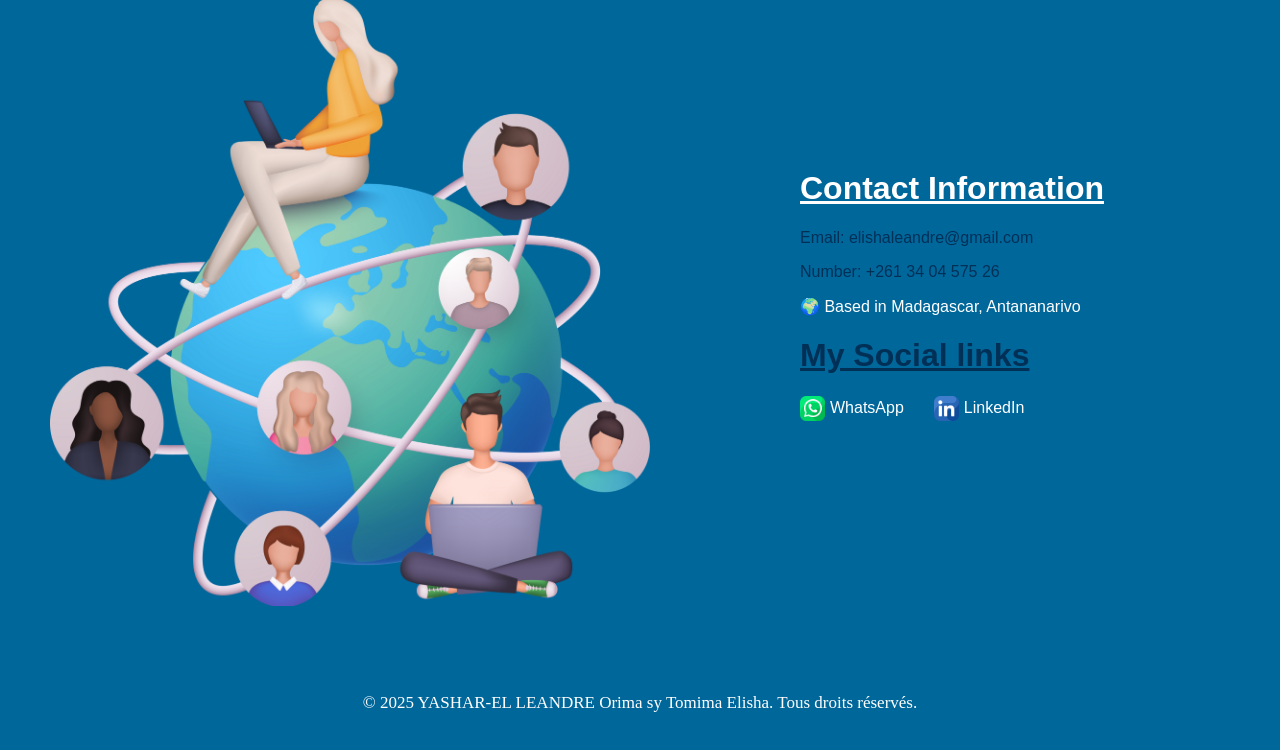
==== commit 8c9a3c36: "Update portfolio" ====
--- a/index.html
+++ b/index.html
@@ -71,7 +71,7 @@
                     <h2>Other Tools</h2>
                     <div class="btn">
                         <button>Canva (graphic design)</button>
-                        <button>Word, Excel, PowerPoint</button>
+                        <button>Word, Excel, PPT</button>
                         <button>Audio & Video Editing</button>
                     </div>
                 </div>
@@ -113,9 +113,9 @@
 
                 <div class="projectcard">
                     <div><img src="weather app.png" alt="Weather App"></div>
-                    <h3>Coming Soon: Weather App</h3>
-                    <p>Planned project to fetch real-time weather data from an API.</p>
-                    <p class="stack">Tech: JavaScript, API Integration</p>
+                    <h3>Tafa - Dating App</h3>
+                    <p>Cross-platform app with user roles, premium features, and admin management.</p>
+                    <p class="stack">Tech: Flutter, REST API, Laravel, MySQL</p>
                 </div>
             </div>
         </div>
